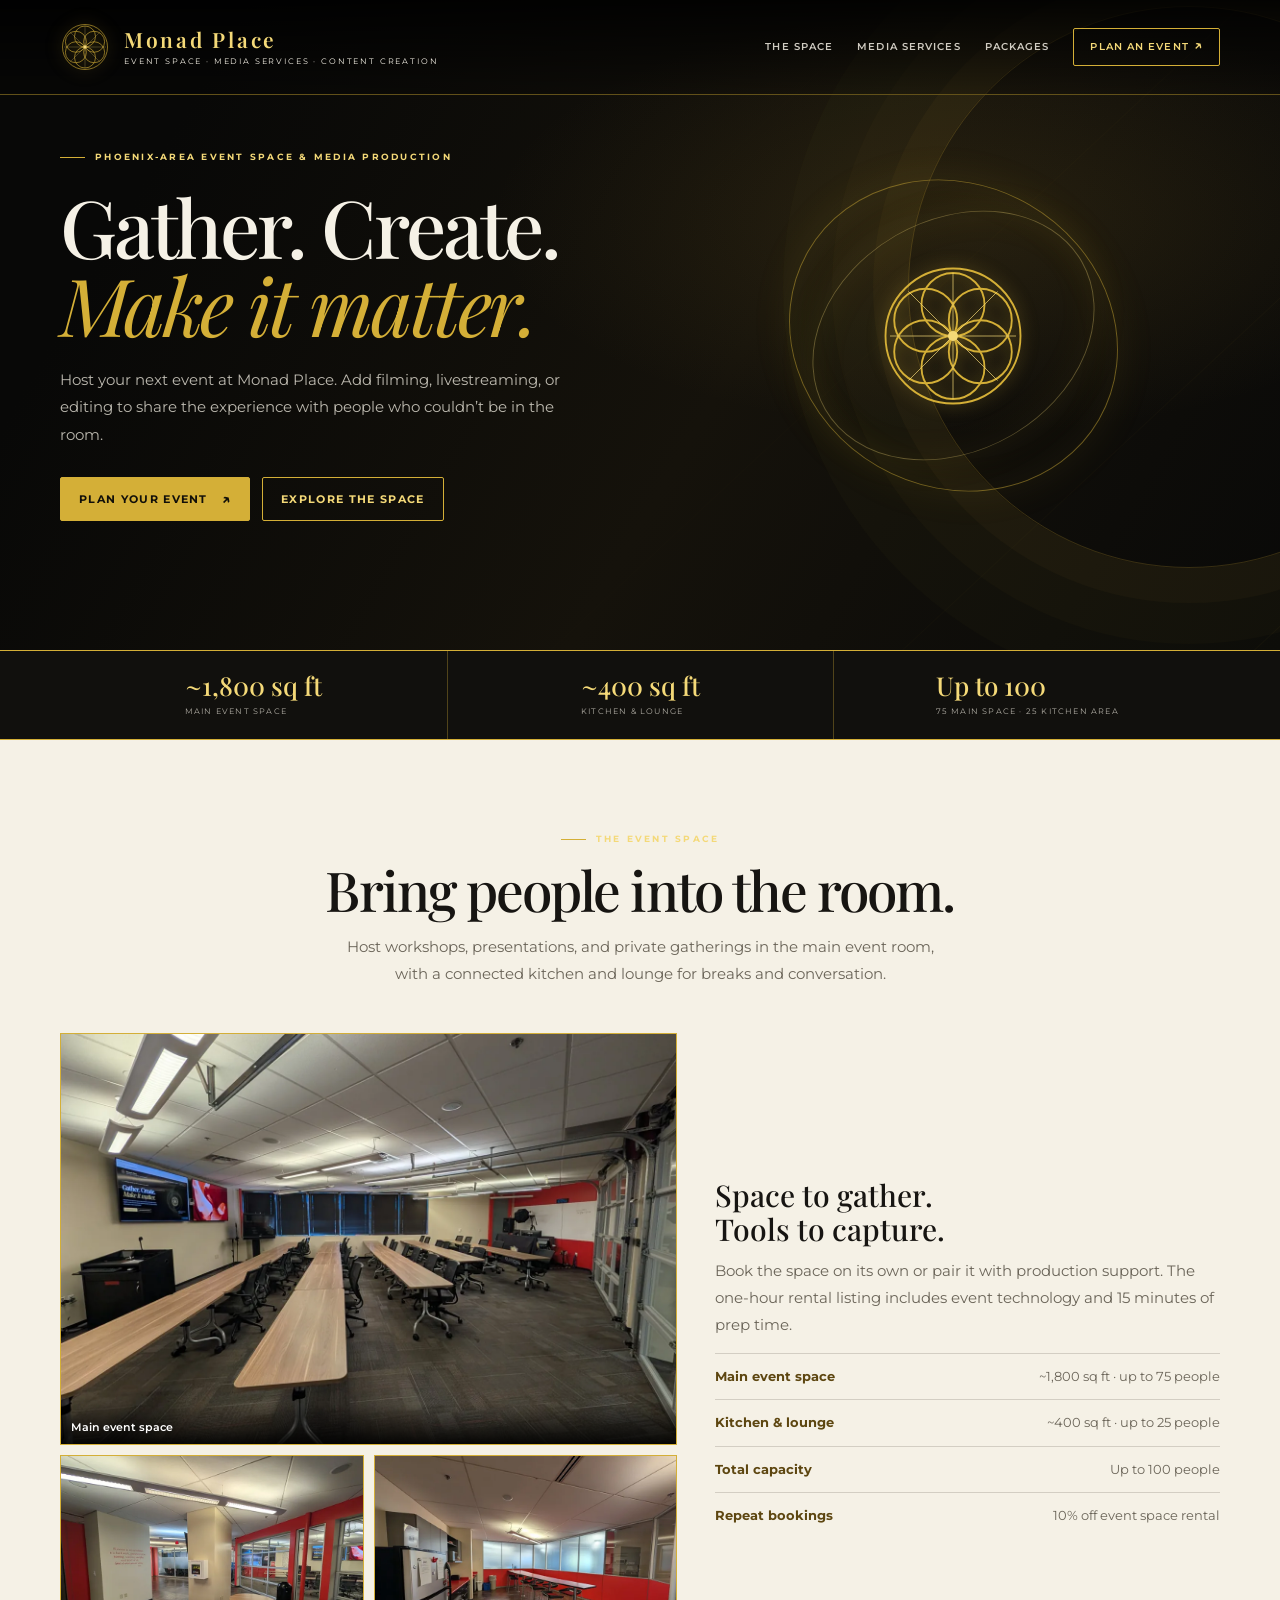
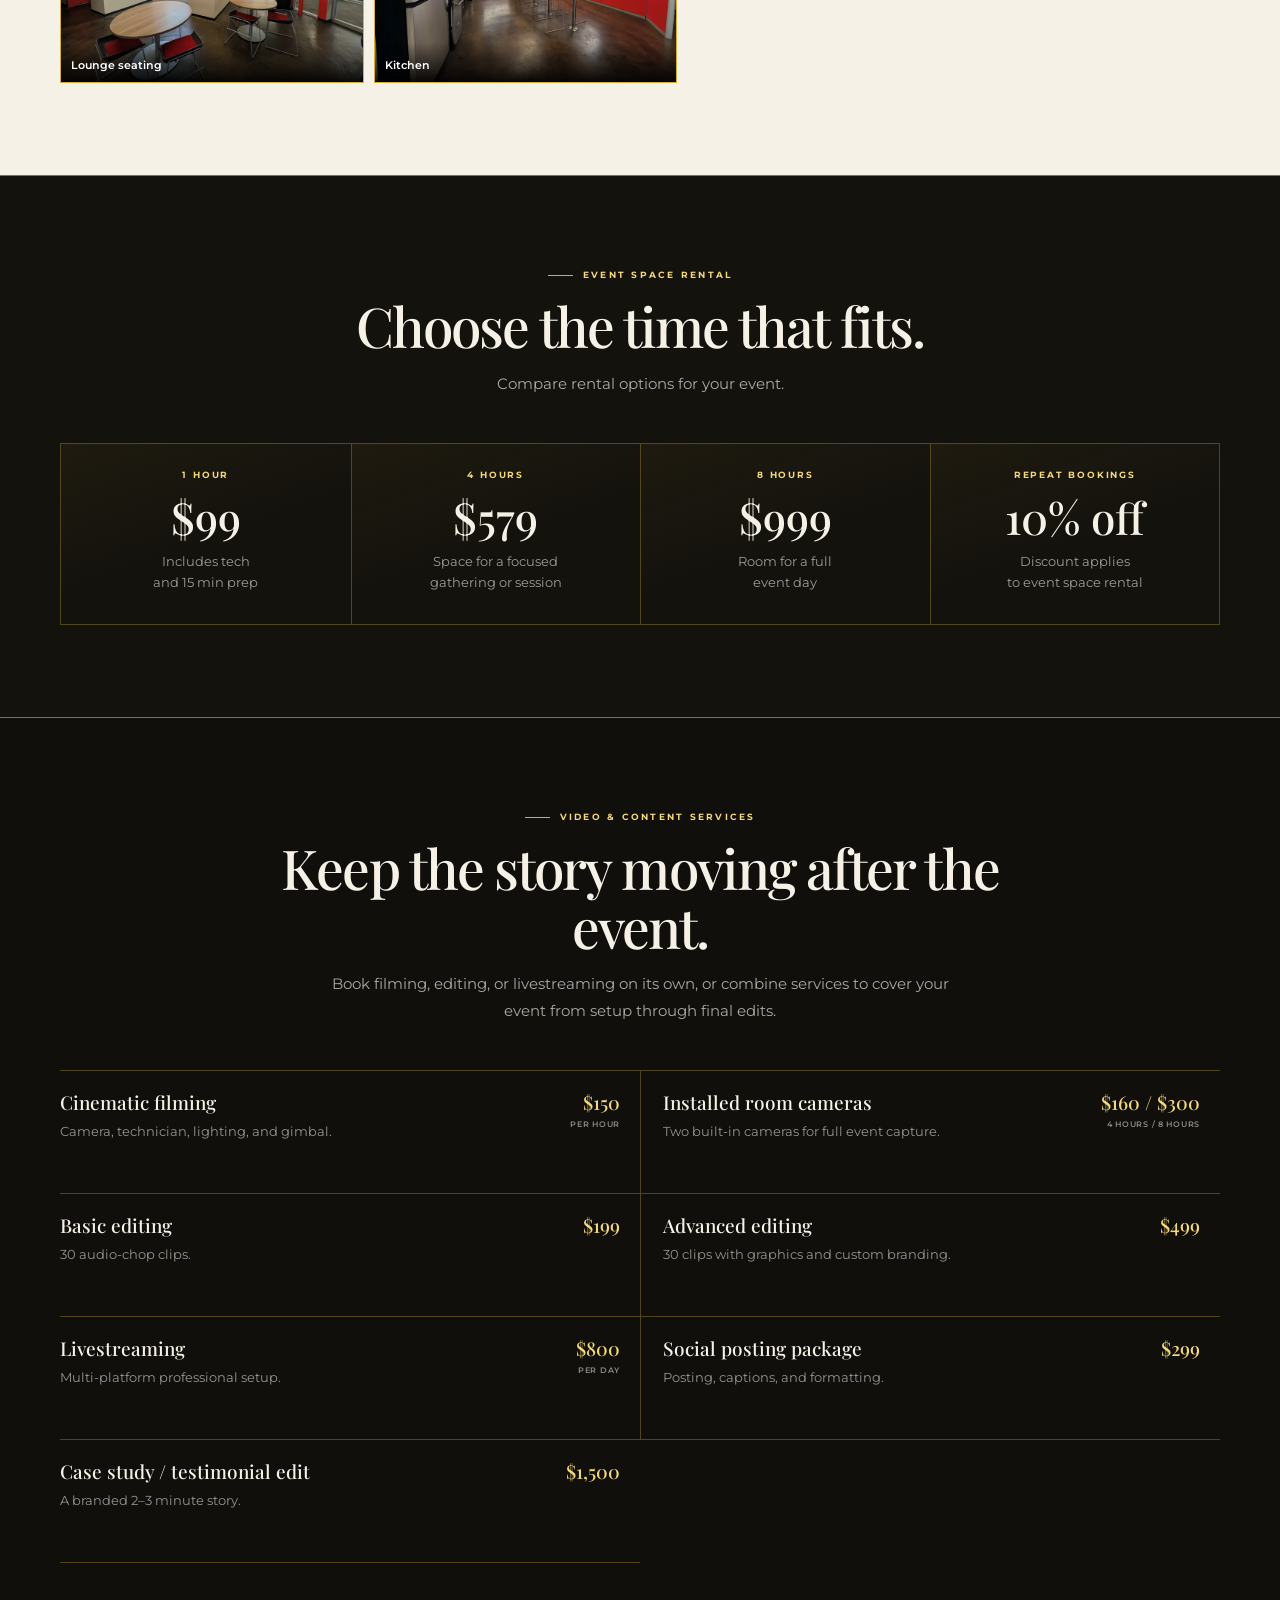
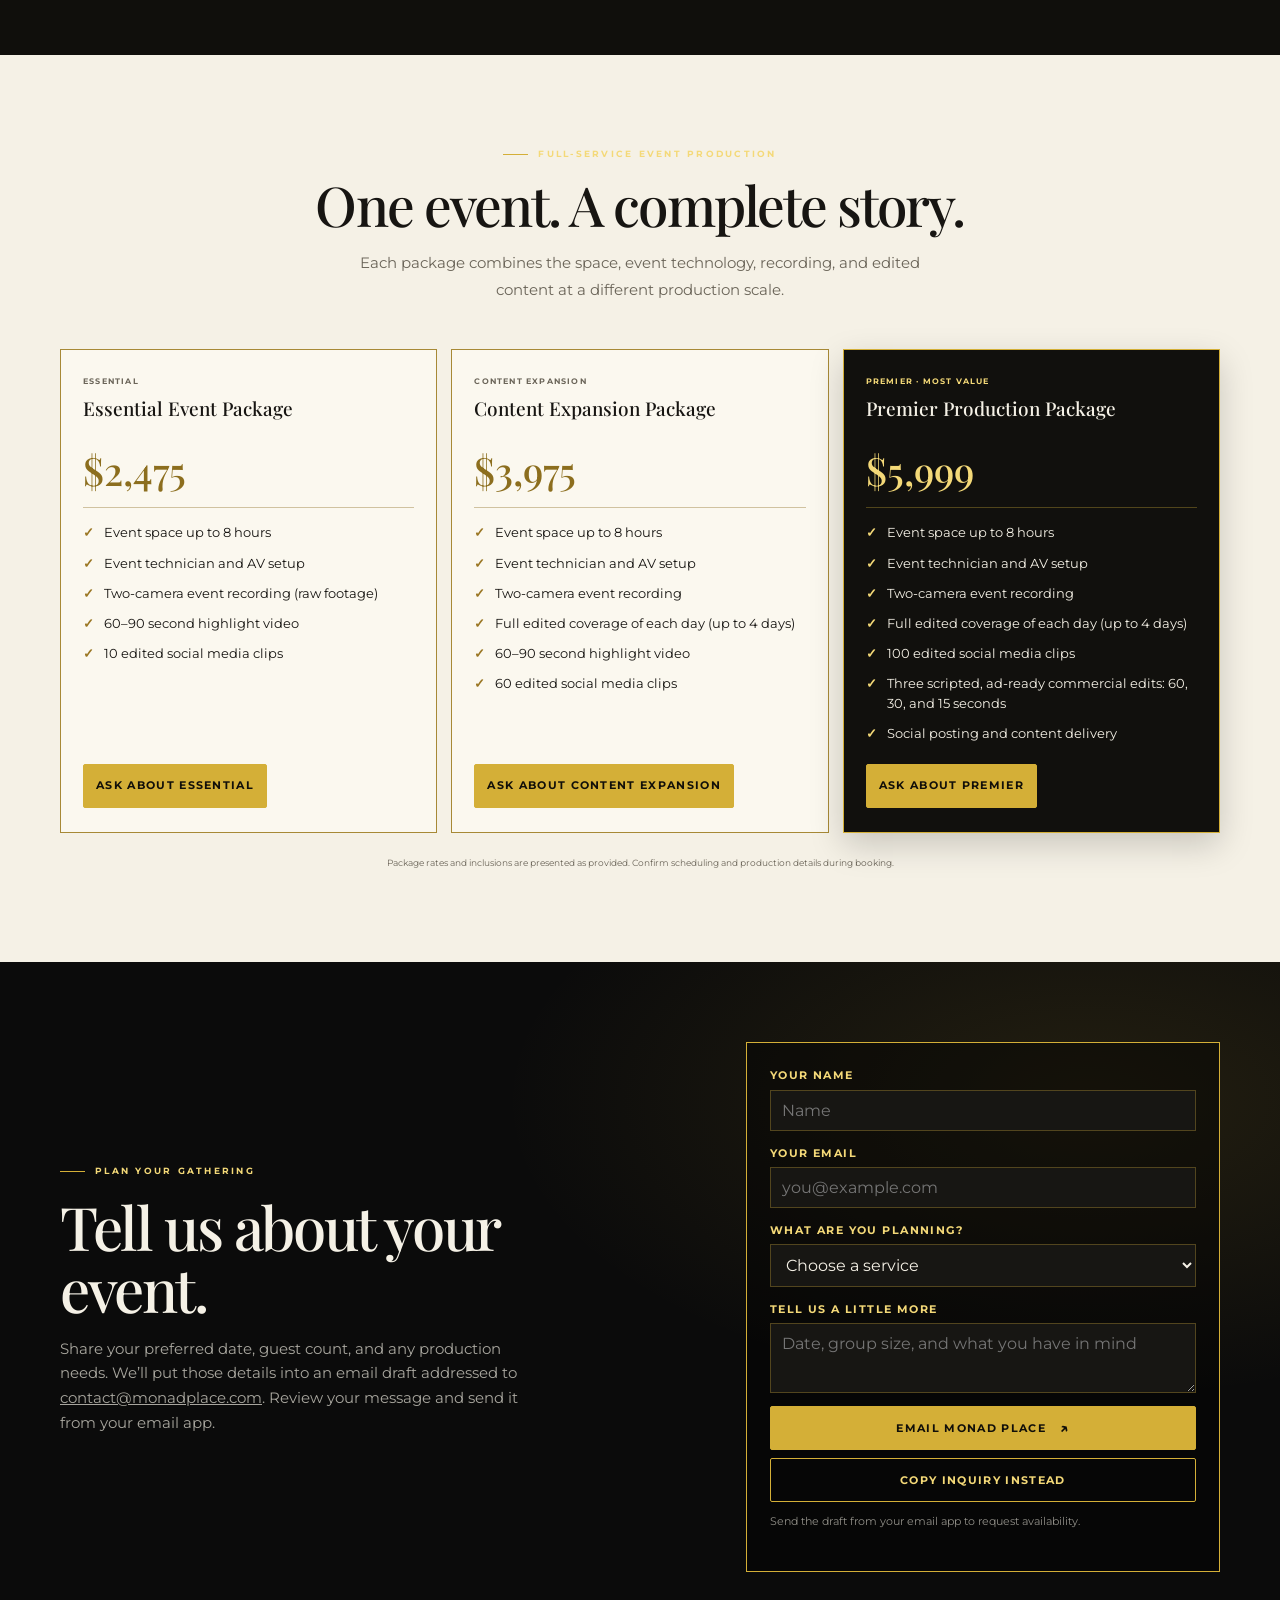
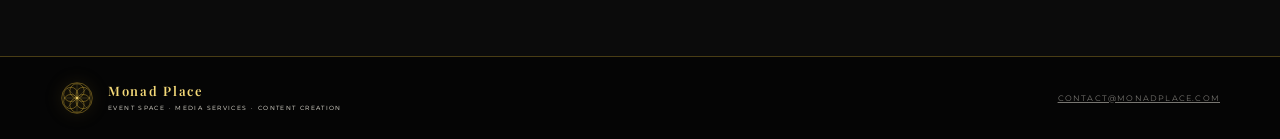
==== index.html @ 4d3da212 "Publish Monad Place marketing homepage with venue photos and search metadata" ====
<!doctype html>
<html lang="en">
<head>
  <meta charset="utf-8">
  <meta name="viewport" content="width=device-width, initial-scale=1">
  <meta name="theme-color" content="#0b0b0b">
  <meta name="description" content="Host your next gathering at Monad Place, a Phoenix-area event venue with on-site filming, livestreaming, and content production.">
  <title>Monad Place | Phoenix-Area Event Space &amp; Media Production</title>
  <link rel="canonical" href="https://monadplace.github.io/Monad-Place/">
  <meta property="og:type" content="website">
  <meta property="og:site_name" content="Monad Place">
  <meta property="og:title" content="Monad Place | Phoenix-Area Event Space &amp; Media Production">
  <meta property="og:description" content="Host your event at Monad Place and add on-site filming, livestreaming, or editing. Explore rental rates and production packages.">
  <meta property="og:url" content="https://monadplace.github.io/Monad-Place/">
  <meta property="og:image" content="https://monadplace.github.io/Monad-Place/assets/monad-event-room.webp">
  <meta property="og:image:alt" content="Main event room at Monad Place with presentation screens and rows of tables">
  <meta name="twitter:card" content="summary_large_image">
  <link rel="preconnect" href="https://fonts.googleapis.com">
  <link rel="preconnect" href="https://fonts.gstatic.com" crossorigin>
  <link href="https://fonts.googleapis.com/css2?family=Montserrat:wght@400;500;600;700&family=Playfair+Display:wght@400;500;600&display=swap" rel="stylesheet">
  <style>
    :root {
      --black: #0b0b0b;
      --ink: #171512;
      --gold: #d4af37;
      --gold-light: #f4d978;
      --gold-dim: #8e7129;
      --stone: #6b6559;
      --ivory: #f5f1e6;
      --line: rgba(212,175,55,.33);
      --display: "Playfair Display", Georgia, serif;
      --body: "Montserrat", Arial, sans-serif;
    }
    * { box-sizing: border-box; }
    html { scroll-behavior: smooth; }
    body { margin: 0; background: var(--black); color: var(--ivory); font: 14px/1.65 var(--body); }
    a { color: inherit; }
    button, input, select, textarea { font: inherit; }
    .wrap { width: min(1160px, calc(100% - 44px)); margin-inline: auto; }
    .site-header { position: absolute; z-index: 10; inset: 0 0 auto; border-bottom: 1px solid rgba(212,175,55,.45); background: linear-gradient(180deg, rgba(0,0,0,.88), rgba(0,0,0,.18)); }
    .header-row { height: 94px; display: flex; align-items: center; justify-content: space-between; gap: 24px; }
    .brand { display: flex; align-items: center; gap: 14px; text-decoration: none; min-width: 0; }
    .brand-icon { display: block; width: 50px; height: 50px; flex: 0 0 auto; filter: drop-shadow(0 0 8px rgba(212,175,55,.54)); }
    .brand-text { display: grid; line-height: 1.2; }
    .brand-name { font: 600 21px/1.1 var(--display); letter-spacing: .13em; color: var(--gold-light); white-space: nowrap; }
    .brand-tag { font-size: 8px; letter-spacing: .23em; color: var(--ivory); text-transform: uppercase; margin-top: 6px; white-space: nowrap; }
    .nav { display: flex; align-items: center; gap: 24px; font-size: 10px; font-weight: 600; letter-spacing: .11em; text-transform: uppercase; }
    .nav a { text-decoration: none; color: rgba(245,241,230,.84); transition: color .18s; }
    .nav a:hover { color: var(--gold-light); }
    .nav .nav-cta { padding: 10px 16px; border: 1px solid var(--gold); border-radius: 2px; color: var(--gold-light); }
    .hero { min-height: 650px; padding: 150px 0 70px; position: relative; isolation: isolate; overflow: hidden; background: radial-gradient(ellipse at 76% 34%, rgba(142,113,41,.17), transparent 35%), linear-gradient(120deg,#080807 15%, #15120b 57%, #090908 100%); }
    .hero::before { content: ""; position: absolute; z-index: -1; inset: 0; opacity: .18; background: repeating-linear-gradient(137deg, transparent 0 130px, rgba(212,175,55,.2) 131px, transparent 132px 240px); mask-image: linear-gradient(110deg, transparent 40%, #000 100%); }
    .hero::after { content: ""; position: absolute; z-index: -1; width: 560px; height: 560px; border: 1px solid rgba(212,175,55,.22); border-radius: 50%; right: -190px; top: 6px; box-shadow: 0 0 0 35px rgba(212,175,55,.035), 0 0 0 76px rgba(212,175,55,.025), 0 0 0 125px rgba(212,175,55,.018); }
    .hero-grid { display: grid; grid-template-columns: minmax(0, 1fr) minmax(0, .93fr); gap: 52px; align-items: center; }
    .eyebrow { display: flex; align-items: center; gap: 10px; font-size: 9px; font-weight: 700; letter-spacing: .25em; color: var(--gold-light); text-transform: uppercase; }
    .eyebrow::before { content: ""; width: 25px; height: 1px; background: var(--gold); }
    h1, h2, h3, p { margin-top: 0; }
    h1 { color: var(--ivory); font: 500 clamp(48px,6.8vw,80px)/.98 var(--display); letter-spacing: -.04em; margin: 22px 0 22px; max-width: 630px; }
    h1 em { color: var(--gold); font-weight: 400; }
    .hero-copy > p { max-width: 520px; color: rgba(245,241,230,.75); font-size: 14px; line-height: 1.85; }
    .hero-actions { display: flex; flex-wrap: wrap; gap: 12px; margin-top: 28px; }
    .button { display: inline-flex; align-items: center; justify-content: center; gap: 13px; border: 1px solid var(--gold); padding: 12px 18px; border-radius: 2px; background: var(--gold); color: #110f09; text-decoration: none; text-transform: uppercase; font-size: 9px; font-weight: 700; letter-spacing: .12em; transition: background .18s, color .18s, transform .18s; }
    .button:hover { background: var(--gold-light); transform: translateY(-2px); }
    .button.secondary { background: transparent; color: var(--gold-light); }
    .button.secondary:hover { color: var(--black); background: var(--gold-light); }
    .arrow { font-size: 15px; line-height: .7; }
    .arrow { display: inline-block; transform: rotate(-45deg); }
    .hero-emblem { position: relative; display: grid; place-items: center; min-height: 370px; }
    .hero-emblem::before, .hero-emblem::after { content: ""; position: absolute; width: min(31vw, 335px); aspect-ratio: 1; border-radius: 50%; border: 1px solid rgba(212,175,55,.48); transform: rotate(30deg) scaleY(.9); box-shadow: 0 0 45px rgba(212,175,55,.08), inset 0 0 45px rgba(212,175,55,.06); }
    .hero-emblem::after { width: min(27vw, 295px); transform: rotate(-30deg) scaleY(.78); border-color: rgba(244,217,120,.33); }
    .hero-emblem .brand-icon { width: min(22vw, 228px); height: auto; z-index: 1; }
    .quick-stats { position: relative; z-index: 2; background: #11100d; border-top: 1px solid var(--gold); border-bottom: 1px solid var(--gold); }
    .stat-row { display: grid; grid-template-columns: repeat(3,1fr); }
    .stat { min-height: 88px; display: flex; align-items: center; justify-content: center; gap: 14px; padding: 16px; }
    .stat + .stat { border-left: 1px solid var(--line); }
    .stat strong { display: block; font: 500 26px/1.05 var(--display); color: var(--gold-light); }
    .stat span { display: block; margin-top: 5px; color: rgba(245,241,230,.7); font-size: 8px; letter-spacing: .15em; text-transform: uppercase; }
    .section { padding: 92px 0; }
    .section-light { background: var(--ivory); color: var(--ink); }
    .section-dark { background: var(--black); }
    .section-heading { text-align: center; max-width: 730px; margin: 0 auto 46px; }
    .section-heading .eyebrow { justify-content: center; }
    .section-heading h2 { font: 500 clamp(35px,4.8vw,55px)/1.08 var(--display); letter-spacing: -.035em; margin: 13px 0 14px; }
    .section-heading p { margin: 0 auto; max-width: 620px; color: var(--stone); font-size: 12px; line-height: 1.8; }
    .section-dark .section-heading p, .rental .section-heading p, .services .section-heading p { color: rgba(245,241,230,.68); }
    .space-layout { display: grid; grid-template-columns: 1.1fr .9fr; gap: 38px; align-items: stretch; }
    .room-gallery { display: grid; grid-template-columns: repeat(2, minmax(0, 1fr)); gap: 10px; min-width: 0; }
    .room-photo { margin: 0; position: relative; overflow: hidden; background: #211c13; border: 1px solid var(--gold); }
    .room-photo-main { grid-column: 1 / -1; }
    .room-photo img { display: block; width: 100%; height: auto; aspect-ratio: 4 / 3; object-fit: cover; }
    .room-photo-main img { aspect-ratio: 3 / 2; }
    .room-photo figcaption { position: absolute; inset: auto 0 0; padding: 14px 10px 8px; color: white; background: linear-gradient(transparent, rgba(0,0,0,.91)); font-size: 11px; font-weight: 600; }
    .room-details { display: flex; flex-direction: column; justify-content: center; }
    .room-details h3 { font: 500 30px/1.15 var(--display); margin-bottom: 10px; }
    .room-details > p { color: var(--stone); font-size: 11px; line-height: 1.8; }
    .room-line { display: flex; justify-content: space-between; gap: 15px; padding: 12px 0; border-top: 1px solid rgba(107,101,89,.25); font-size: 10px; }
    .room-line strong { color: #5d4610; font-weight: 700; }
    .room-line span { color: var(--stone); text-align: right; }
    .rental { background: #14120d; border-top: 1px solid var(--gold-dim); border-bottom: 1px solid var(--gold-dim); }
    .price-grid { display: grid; grid-template-columns: repeat(4,1fr); border: 1px solid var(--line); }
    .price-card { padding: 24px 22px 23px; text-align: center; min-height: 180px; background: linear-gradient(160deg,rgba(212,175,55,.055),transparent 54%); }
    .price-card + .price-card { border-left: 1px solid var(--line); }
    .price-card .duration { display: block; color: var(--gold-light); font-size: 9px; font-weight: 700; letter-spacing: .2em; text-transform: uppercase; }
    .price-card strong { display: block; color: var(--ivory); font: 500 44px/1.2 var(--display); margin: 8px 0 8px; }
    .price-card p { margin: 0; color: rgba(245,241,230,.62); font-size: 9px; line-height: 1.6; }
    .repeat-note { margin: 18px 0 0; text-align: center; color: var(--gold-light); font-size: 9px; font-weight: 600; letter-spacing: .12em; text-transform: uppercase; }
    .services { background: #100f0c; }
    .service-grid { display: grid; grid-template-columns: repeat(2,1fr); border-top: 1px solid var(--line); }
    .service { padding: 20px 20px 20px 0; min-height: 123px; display: grid; grid-template-columns: 1fr auto; gap: 14px; align-items: start; border-bottom: 1px solid var(--line); }
    .service:nth-child(even) { padding-left: 22px; border-left: 1px solid var(--line); }
    .service h3 { font: 500 19px/1.25 var(--display); margin: 0 0 6px; color: var(--ivory); }
    .service p { color: rgba(245,241,230,.59); font-size: 9px; line-height: 1.6; margin: 0; max-width: 360px; }
    .service-price { color: var(--gold-light); font: 500 19px/1.2 var(--display); text-align: right; white-space: nowrap; }
    .service-price small { display: block; margin-top: 5px; color: rgba(245,241,230,.55); font: 600 8px var(--body); letter-spacing: .09em; text-transform: uppercase; }
    .packages { background: var(--ivory); color: var(--ink); }
    .package-grid { display: grid; grid-template-columns: repeat(3,1fr); gap: 14px; align-items: stretch; }
    .package { position: relative; padding: 25px 22px 24px; border: 1px solid #a78936; background: #fbf8ef; display: flex; flex-direction: column; min-height: 430px; }
    .package.featured { background: #11100d; color: var(--ivory); border: 1px solid var(--gold); box-shadow: 0 12px 32px rgba(0,0,0,.18); }
    .package-label { min-height: 22px; color: var(--stone); font-size: 8px; font-weight: 700; letter-spacing: .15em; text-transform: uppercase; }
    .package.featured .package-label { color: var(--gold-light); }
    .package h3 { min-height: 46px; font: 500 19px/1.2 var(--display); margin: 0 0 5px; }
    .package-price { font: 500 39px/1.15 var(--display); color: #8c6e1e; padding-bottom: 15px; border-bottom: 1px solid rgba(142,113,41,.4); }
    .package.featured .package-price { color: var(--gold-light); border-color: var(--line); }
    .package ul { list-style: none; margin: 14px 0 0; padding: 0; display: grid; gap: 10px; font-size: 9px; line-height: 1.55; }
    .package li { display: grid; grid-template-columns: 14px 1fr; gap: 7px; }
    .package li::before { content: "✓"; color: #9a7623; font-weight: 700; }
    .package.featured li::before { color: var(--gold-light); }
    .package .button { margin-top: auto; align-self: flex-start; padding: 10px 12px; font-size: 8px; }
    .package-note { text-align: center; color: var(--stone); font-size: 9px; margin: 23px 0 0; }
    .closing { position: relative; overflow: hidden; background: radial-gradient(ellipse at 85% 20%,rgba(212,175,55,.12),transparent 38%),#0b0b0b; padding: 80px 0 84px; }
    .closing-grid { display: grid; grid-template-columns: 1fr .8fr; gap: 8%; align-items: center; }
    .closing h2 { max-width: 560px; font: 500 clamp(40px,5vw,60px)/1.03 var(--display); letter-spacing: -.04em; margin: 17px 0; }
    .closing-copy { color: rgba(245,241,230,.67); max-width: 470px; font-size: 11px; }
    .contact-card { border: 1px solid var(--gold); background: rgba(0,0,0,.42); padding: 23px; }
    .contact-card label { display: block; color: var(--gold-light); font-size: 8px; font-weight: 700; letter-spacing: .13em; text-transform: uppercase; margin-bottom: 13px; }
    .contact-card input, .contact-card select, .contact-card textarea { width: 100%; display: block; margin-top: 5px; padding: 10px 11px; background: #171613; color: var(--ivory); border: 1px solid rgba(212,175,55,.31); border-radius: 0; outline: none; font: 16px var(--body); }
    .contact-card input:focus, .contact-card select:focus, .contact-card textarea:focus { border-color: var(--gold-light); }
    .contact-card textarea { min-height: 70px; resize: vertical; }
    .contact-card .button { width: 100%; cursor: pointer; }
    .contact-card .button + .button { margin-top: 8px; }
    .contact-note { min-height: 35px; margin: 11px 0 0; color: rgba(245,241,230,.58); font-size: 8px; line-height: 1.55; }
    .footer { padding: 24px 0; background: #050505; border-top: 1px solid var(--line); }
    .footer-row { display: flex; align-items: center; justify-content: space-between; gap: 20px; }
    .footer .brand-icon { width: 34px; height: 34px; }
    .footer .brand-name { font-size: 13px; }
    .footer .brand-tag { font-size: 6px; }
    .footer-note { margin: 0; color: rgba(245,241,230,.48); font-size: 8px; letter-spacing: .15em; text-align: right; text-transform: uppercase; }
    .sr-only { position: absolute; width: 1px; height: 1px; padding: 0; margin: -1px; overflow: hidden; clip: rect(0,0,0,0); white-space: nowrap; border: 0; }
    :focus-visible { outline: 2px solid var(--gold-light); outline-offset: 3px; }
    .skip-link { position: absolute; z-index: 20; top: 12px; left: 12px; padding: 10px 14px; background: var(--ivory); color: var(--ink); transform: translateY(-150%); }
    .skip-link:focus { transform: translateY(0); }
    .hero-copy > p, .section-heading p, .room-details > p, .closing-copy { font-size: 15px; }
    .room-line, .service p, .package ul, .price-card p { font-size: 13px; }
    .button { min-height: 44px; font-size: 11px; text-align: center; }
    .package .button, .contact-card label, .contact-note { font-size: 11px; }
    .package ul { margin-bottom: 20px; }
    @media (max-width: 900px) {
      .nav { gap: 13px; font-size: 8px; }
      .hero-grid { gap: 25px; }
      .hero-emblem { min-height: 300px; }
      .space-layout { gap: 24px; }
      .price-card { padding-inline: 14px; }
      .package { padding-inline: 16px; }
    }
    @media (max-width: 680px) {
      .wrap { width: min(100% - 32px, 500px); }
      .header-row { height: 78px; gap: 10px; }
      .brand-icon { width: 39px; height: 39px; }
      .brand-name { font-size: 16px; }
      .brand-tag { font-size: 7px; letter-spacing: .1em; white-space: normal; }
      .nav a:not(.nav-cta) { display: none; }
      .nav .nav-cta { display: inline-flex; align-items: center; gap: 5px; min-height: 44px; padding: 8px; font-size: 9px; white-space: nowrap; }
      .hero { min-height: auto; padding: 125px 0 49px; }
      .hero-grid { grid-template-columns: 1fr; gap: 8px; }
      h1 { font-size: clamp(47px,13vw,68px); }
      .hero-emblem { min-height: 260px; }
      .hero-emblem::before { width: 245px; }
      .hero-emblem::after { width: 215px; }
      .hero-emblem .brand-icon { width: 175px; }
      .stat-row { grid-template-columns: 1fr; }
      .stat { min-height: 67px; justify-content: flex-start; padding: 12px 20px; }
      .stat + .stat { border-left: 0; border-top: 1px solid var(--line); }
      .stat strong { font-size: 22px; }
      .stat span { font-size: 7px; }
      .section { padding: 68px 0; }
      .section-heading { margin-bottom: 32px; }
      .section-heading h2 { font-size: 38px; }
      .space-layout, .closing-grid { grid-template-columns: 1fr; }
      .room-details h3 { margin-top: 6px; }
      .price-grid { grid-template-columns: repeat(2,1fr); }
      .price-card { min-height: 145px; padding: 19px 12px; }
      .price-card + .price-card { border-left: 0; }
      .price-card:nth-child(even) { border-left: 1px solid var(--line); }
      .price-card:nth-child(n+3) { border-top: 1px solid var(--line); }
      .price-card strong { font-size: 36px; }
      .service-grid { grid-template-columns: 1fr; }
      .service, .service:nth-child(even) { padding: 16px 0; border-left: 0; }
      .service h3 { font-size: 18px; }
      .package-grid { grid-template-columns: 1fr; }
      .package { min-height: 0; padding: 22px; }
      .package h3 { min-height: 0; }
      .package .button { margin-top: 22px; }
      .closing { padding: 67px 0; }
      .contact-card { padding: 18px; }
      .footer-row { align-items: flex-start; flex-direction: column; }
      .footer-note { text-align: left; }
    }
    @media (prefers-reduced-motion: reduce) { html { scroll-behavior: auto; } *, *::before, *::after { transition-duration: .01ms !important; } }
  </style>
</head>
<body>
  <a class="skip-link" href="#main-content">Skip to content</a>
  <svg class="sr-only" aria-hidden="true" xmlns="http://www.w3.org/2000/svg">
    <symbol id="monad-flower" viewBox="0 0 100 100">
      <g fill="none" stroke="#d4af37" stroke-width="1.25">
        <circle cx="50" cy="50" r="45"/><circle cx="50" cy="29" r="21"/><circle cx="68.2" cy="39.5" r="21"/><circle cx="68.2" cy="60.5" r="21"/><circle cx="50" cy="71" r="21"/><circle cx="31.8" cy="60.5" r="21"/><circle cx="31.8" cy="39.5" r="21"/>
        <circle cx="50" cy="50" r="2.7" fill="#f4d978" stroke="#f4d978"/>
      </g>
      <path d="M50 8v84M8 50h84M20.3 20.3l59.4 59.4M79.7 20.3 20.3 79.7" fill="none" stroke="#f4d978" stroke-width=".65" opacity=".72"/>
    </symbol>
  </svg>
  <header class="site-header">
    <div class="wrap header-row">
      <a class="brand" href="#home" aria-label="Monad Place home">
        <svg class="brand-icon" aria-hidden="true"><use href="#monad-flower"/></svg>
        <span class="brand-text"><span class="brand-name">Monad Place</span><span class="brand-tag">Event Space · Media Services · Content Creation</span></span>
      </a>
      <nav class="nav" aria-label="Main navigation">
        <a href="#space">The Space</a><a href="#services">Media Services</a><a href="#packages">Packages</a><a class="nav-cta" href="#inquiry">Plan an Event <span class="arrow" aria-hidden="true">&rarr;</span></a>
      </nav>
    </div>
  </header>
  <main id="main-content">
    <section class="hero" id="home" aria-labelledby="hero-title">
      <div class="wrap hero-grid">
        <div class="hero-copy">
          <div class="eyebrow">Phoenix-area event space &amp; media production</div>
          <h1 id="hero-title">Gather. Create. <em>Make it matter.</em></h1>
          <p>Host your next event at Monad Place. Add filming, livestreaming, or editing to share the experience with people who couldn’t be in the room.</p>
          <div class="hero-actions"><a class="button" href="#inquiry">Plan your event <span class="arrow" aria-hidden="true">&rarr;</span></a><a class="button secondary" href="#space">Explore the space</a></div>
        </div>
        <div class="hero-emblem" role="img" aria-label="Monad Place flower emblem in gold"><svg class="brand-icon" aria-hidden="true"><use href="#monad-flower"/></svg></div>
      </div>
    </section>
    <section class="quick-stats" aria-label="Venue overview">
      <div class="wrap stat-row">
        <div class="stat"><div><strong>~1,800 sq ft</strong><span>Main event space</span></div></div>
        <div class="stat"><div><strong>~400 sq ft</strong><span>Kitchen & lounge</span></div></div>
        <div class="stat"><div><strong>Up to 100</strong><span>75 main space · 25 kitchen area</span></div></div>
      </div>
    </section>
    <section class="section section-light" id="space" aria-labelledby="space-title">
      <div class="wrap">
        <div class="section-heading"><div class="eyebrow">The event space</div><h2 id="space-title">Bring people into the room.</h2><p>Host workshops, presentations, and private gatherings in the main event room, with a connected kitchen and lounge for breaks and conversation.</p></div>
        <div class="space-layout">
          <div class="room-gallery">
          <figure class="room-photo room-photo-main">
            <img src="assets/monad-event-room.webp" width="1280" height="964" loading="lazy" decoding="async" alt="Rows of tables and chairs facing presentation screens in the main event room">
            <figcaption>Main event space</figcaption>
          </figure>
          <figure class="room-photo">
            <img src="assets/monad-lounge.webp" width="800" height="602" loading="lazy" decoding="async" alt="Round tables and seating beside the glass-walled event room">
            <figcaption>Lounge seating</figcaption>
          </figure>
          <figure class="room-photo">
            <img src="assets/monad-kitchen.webp" width="800" height="602" loading="lazy" decoding="async" alt="Kitchen with a long counter and bar seating">
            <figcaption>Kitchen</figcaption>
          </figure>
          </div>
          <div class="room-details">
            <h3>Space to gather.<br>Tools to capture.</h3>
            <p>Book the space on its own or pair it with production support. The one-hour rental listing includes event technology and 15 minutes of prep time.</p>
            <div class="room-line"><strong>Main event space</strong><span>~1,800 sq ft · up to 75 people</span></div>
            <div class="room-line"><strong>Kitchen & lounge</strong><span>~400 sq ft · up to 25 people</span></div>
            <div class="room-line"><strong>Total capacity</strong><span>Up to 100 people</span></div>
            <div class="room-line"><strong>Repeat bookings</strong><span>10% off event space rental</span></div>
          </div>
        </div>
      </div>
    </section>
    <section class="section rental" id="rental" aria-labelledby="rental-title">
      <div class="wrap">
        <div class="section-heading"><div class="eyebrow">Event space rental</div><h2 id="rental-title">Choose the time that fits.</h2><p>Compare rental options for your event.</p></div>
        <div class="price-grid">
          <article class="price-card"><span class="duration">1 hour</span><strong>$99</strong><p>Includes tech<br>and 15 min prep</p></article>
          <article class="price-card"><span class="duration">4 hours</span><strong>$579</strong><p>Space for a focused<br>gathering or session</p></article>
          <article class="price-card"><span class="duration">8 hours</span><strong>$999</strong><p>Room for a full<br>event day</p></article>
          <article class="price-card"><span class="duration">Repeat bookings</span><strong>10% off</strong><p>Discount applies<br>to event space rental</p></article>
        </div>
      </div>
    </section>
    <section class="section services" id="services" aria-labelledby="services-title">
      <div class="wrap">
        <div class="section-heading"><div class="eyebrow">Video & content services</div><h2 id="services-title">Keep the story moving after the event.</h2><p>Book filming, editing, or livestreaming on its own, or combine services to cover your event from setup through final edits.</p></div>
        <div class="service-grid">
          <article class="service"><div><h3>Cinematic filming</h3><p>Camera, technician, lighting, and gimbal.</p></div><div class="service-price">$150<small>per hour</small></div></article>
          <article class="service"><div><h3>Installed room cameras</h3><p>Two built-in cameras for full event capture.</p></div><div class="service-price">$160 / $300<small>4 hours / 8 hours</small></div></article>
          <article class="service"><div><h3>Basic editing</h3><p>30 audio-chop clips.</p></div><div class="service-price">$199</div></article>
          <article class="service"><div><h3>Advanced editing</h3><p>30 clips with graphics and custom branding.</p></div><div class="service-price">$499</div></article>
          <article class="service"><div><h3>Livestreaming</h3><p>Multi-platform professional setup.</p></div><div class="service-price">$800<small>per day</small></div></article>
          <article class="service"><div><h3>Social posting package</h3><p>Posting, captions, and formatting.</p></div><div class="service-price">$299</div></article>
          <article class="service"><div><h3>Case study / testimonial edit</h3><p>A branded 2–3 minute story.</p></div><div class="service-price">$1,500</div></article>
        </div>
      </div>
    </section>
    <section class="section packages" id="packages" aria-labelledby="packages-title">
      <div class="wrap">
        <div class="section-heading"><div class="eyebrow">Full-service event production</div><h2 id="packages-title">One event. A complete story.</h2><p>Each package combines the space, event technology, recording, and edited content at a different production scale.</p></div>
        <div class="package-grid">
          <article class="package">
            <div class="package-label">Essential</div><h3>Essential Event Package</h3><div class="package-price">$2,475</div>
            <ul><li>Event space up to 8 hours</li><li>Event technician and AV setup</li><li>Two-camera event recording (raw footage)</li><li>60–90 second highlight video</li><li>10 edited social media clips</li></ul>
            <a class="button" href="#inquiry">Ask about Essential</a>
          </article>
          <article class="package">
            <div class="package-label">Content expansion</div><h3>Content Expansion Package</h3><div class="package-price">$3,975</div>
            <ul><li>Event space up to 8 hours</li><li>Event technician and AV setup</li><li>Two-camera event recording</li><li>Full edited coverage of each day (up to 4 days)</li><li>60–90 second highlight video</li><li>60 edited social media clips</li></ul>
            <a class="button" href="#inquiry">Ask about Content Expansion</a>
          </article>
          <article class="package featured">
            <div class="package-label">Premier · Most value</div><h3>Premier Production Package</h3><div class="package-price">$5,999</div>
            <ul><li>Event space up to 8 hours</li><li>Event technician and AV setup</li><li>Two-camera event recording</li><li>Full edited coverage of each day (up to 4 days)</li><li>100 edited social media clips</li><li>Three scripted, ad-ready commercial edits: 60, 30, and 15 seconds</li><li>Social posting and content delivery</li></ul>
            <a class="button" href="#inquiry">Ask about Premier</a>
          </article>
        </div>
        <p class="package-note">Package rates and inclusions are presented as provided. Confirm scheduling and production details during booking.</p>
      </div>
    </section>
    <section class="closing" id="inquiry" aria-labelledby="inquiry-title">
      <div class="wrap closing-grid">
        <div><div class="eyebrow">Plan your gathering</div><h2 id="inquiry-title">Tell us about your event.</h2><p class="closing-copy">Share your preferred date, guest count, and any production needs. We’ll put those details into an email draft addressed to <a href="mailto:contact@monadplace.com">contact@monadplace.com</a>. Review your message and send it from your email app.</p></div>
        <form class="contact-card" id="inquiry-form">
          <label>Your name<input name="name" autocomplete="name" required placeholder="Name"></label>
          <label>Your email<input name="email" type="email" autocomplete="email" required placeholder="you@example.com"></label>
          <label>What are you planning?
            <select name="request" required><option value="" disabled selected>Choose a service</option><option>Event space rental</option><option>Video or media service</option><option>Full-service production package</option><option>Not sure yet</option></select>
          </label>
          <label>Tell us a little more<textarea name="details" required placeholder="Date, group size, and what you have in mind"></textarea></label>
          <button class="button" type="submit">Email Monad Place <span class="arrow" aria-hidden="true">&rarr;</span></button>
          <button class="button secondary" id="copy-inquiry" type="button">Copy inquiry instead</button>
          <p class="contact-note" id="contact-note" aria-live="polite">Send the draft from your email app to request availability.</p>
        </form>
      </div>
    </section>
  </main>
  <footer class="footer">
    <div class="wrap footer-row">
      <a class="brand" href="#home" aria-label="Monad Place home"><svg class="brand-icon" aria-hidden="true"><use href="#monad-flower"/></svg><span class="brand-text"><span class="brand-name">Monad Place</span><span class="brand-tag">Event Space · Media Services · Content Creation</span></span></a>
      <p class="footer-note"><a href="mailto:contact@monadplace.com">contact@monadplace.com</a></p>
    </div>
  </footer>
  <script>
    const form = document.querySelector('#inquiry-form');
    const note = document.querySelector('#contact-note');
    const copyButton = document.querySelector('#copy-inquiry');
    function inquiryDraft() {
      const values = new FormData(form);
      return `Monad Place inquiry\n\nName: ${values.get('name')}\nEmail: ${values.get('email')}\nService: ${values.get('request')}\n\nDetails:\n${values.get('details')}`;
    }
    form.addEventListener('submit', (event) => {
      event.preventDefault();
      if (!form.reportValidity()) return;
      const subject = 'Monad Place inquiry — ' + new FormData(form).get('request');
      const mailto = `mailto:contact@monadplace.com?subject=${encodeURIComponent(subject)}&body=${encodeURIComponent(inquiryDraft())}`;
      note.textContent = 'Your email app should open with the inquiry addressed to contact@monadplace.com. Review it and send when ready.';
      window.location.href = mailto;
    });
    copyButton.addEventListener('click', async () => {
      if (!form.reportValidity()) return;
      try {
        await navigator.clipboard.writeText(inquiryDraft());
        note.textContent = 'Inquiry copied. Paste it into a message to contact@monadplace.com.';
      } catch {
        note.textContent = 'This browser could not copy the inquiry. Please copy your notes manually.';
      }
    });
  </script>
</body>
</html>
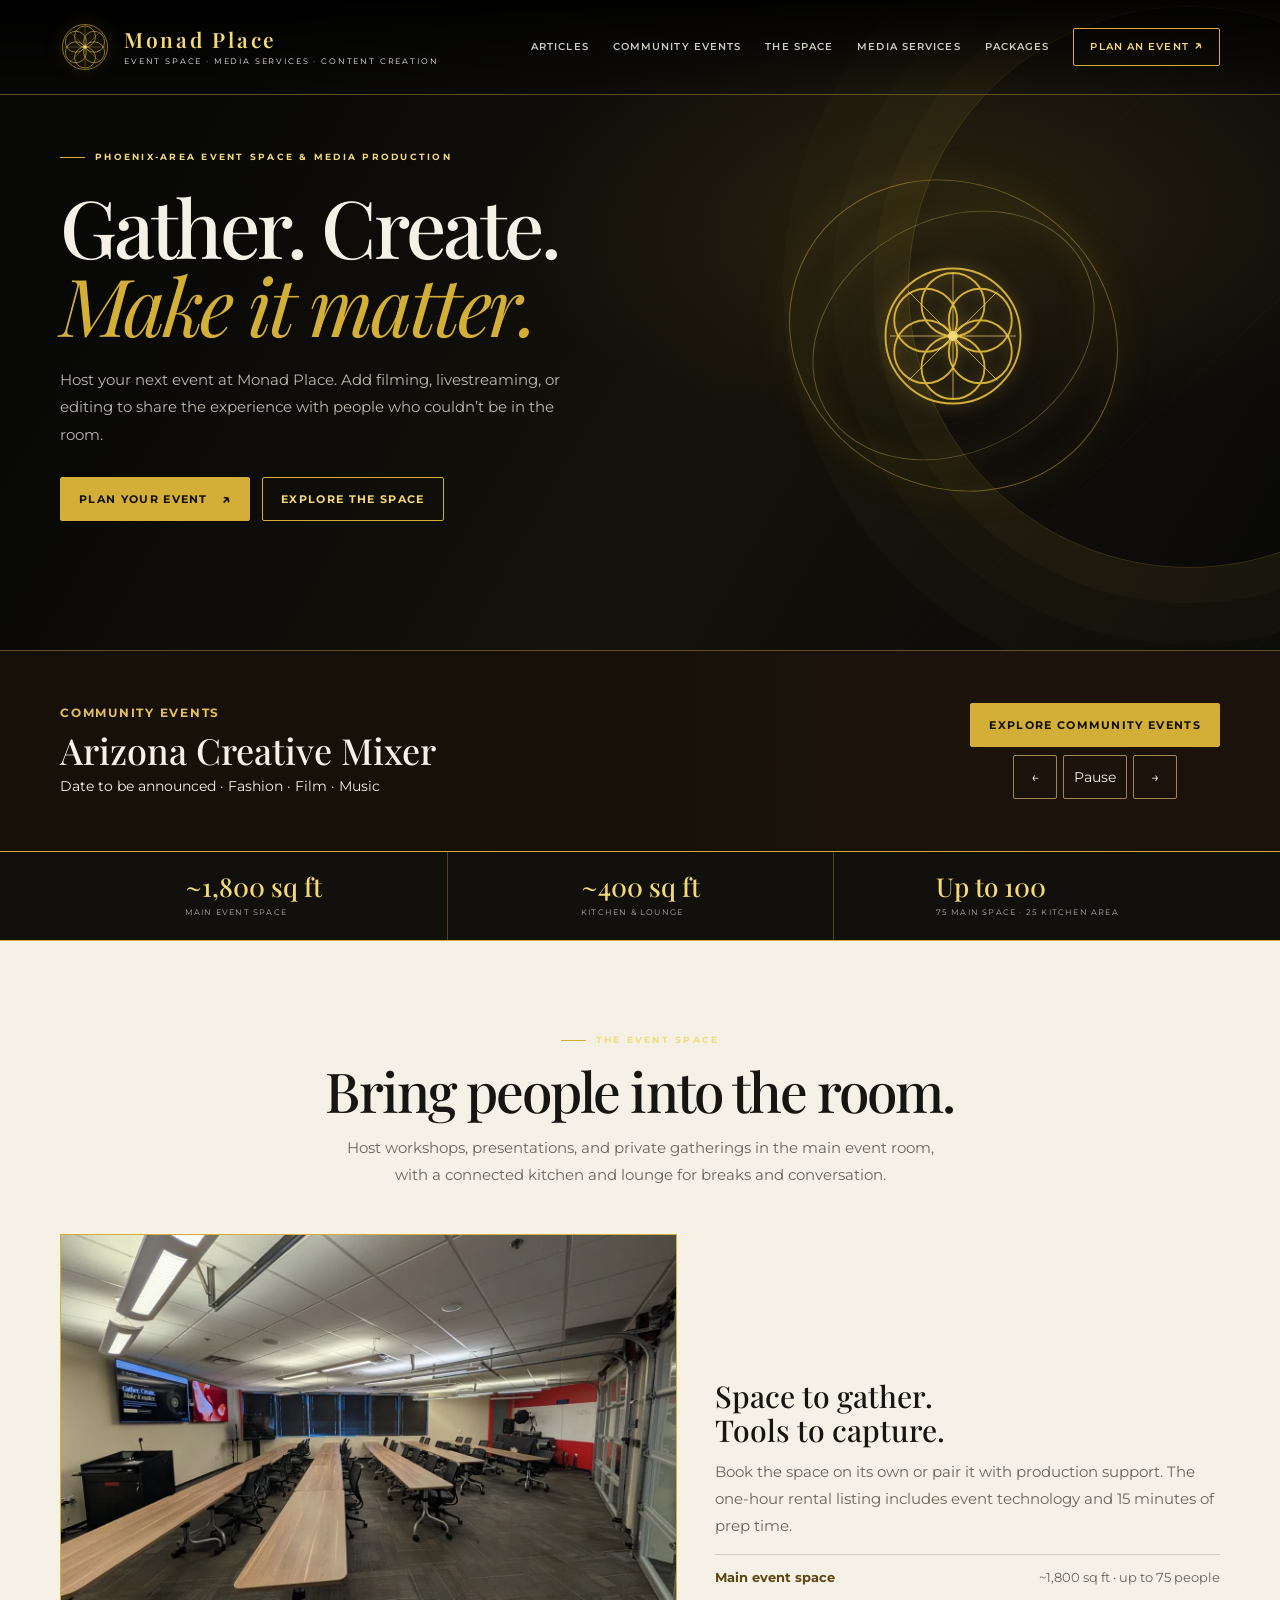
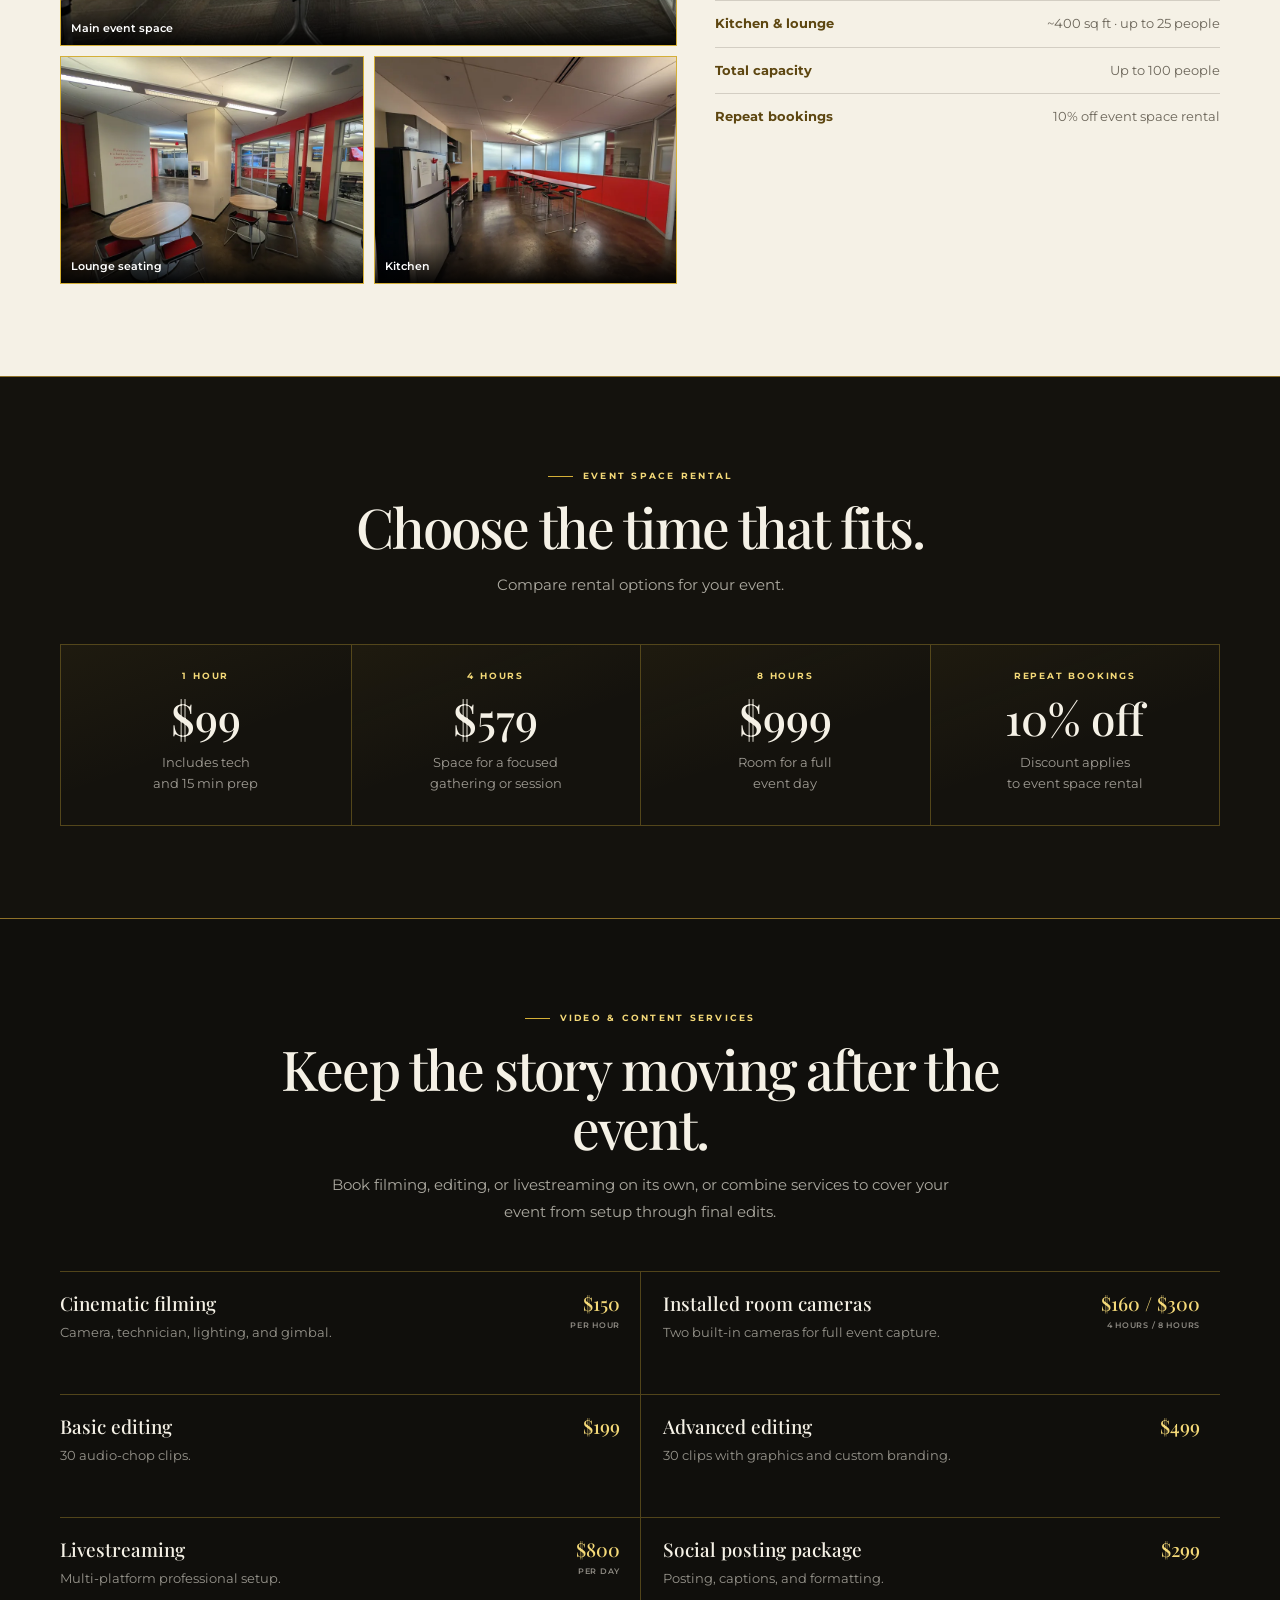
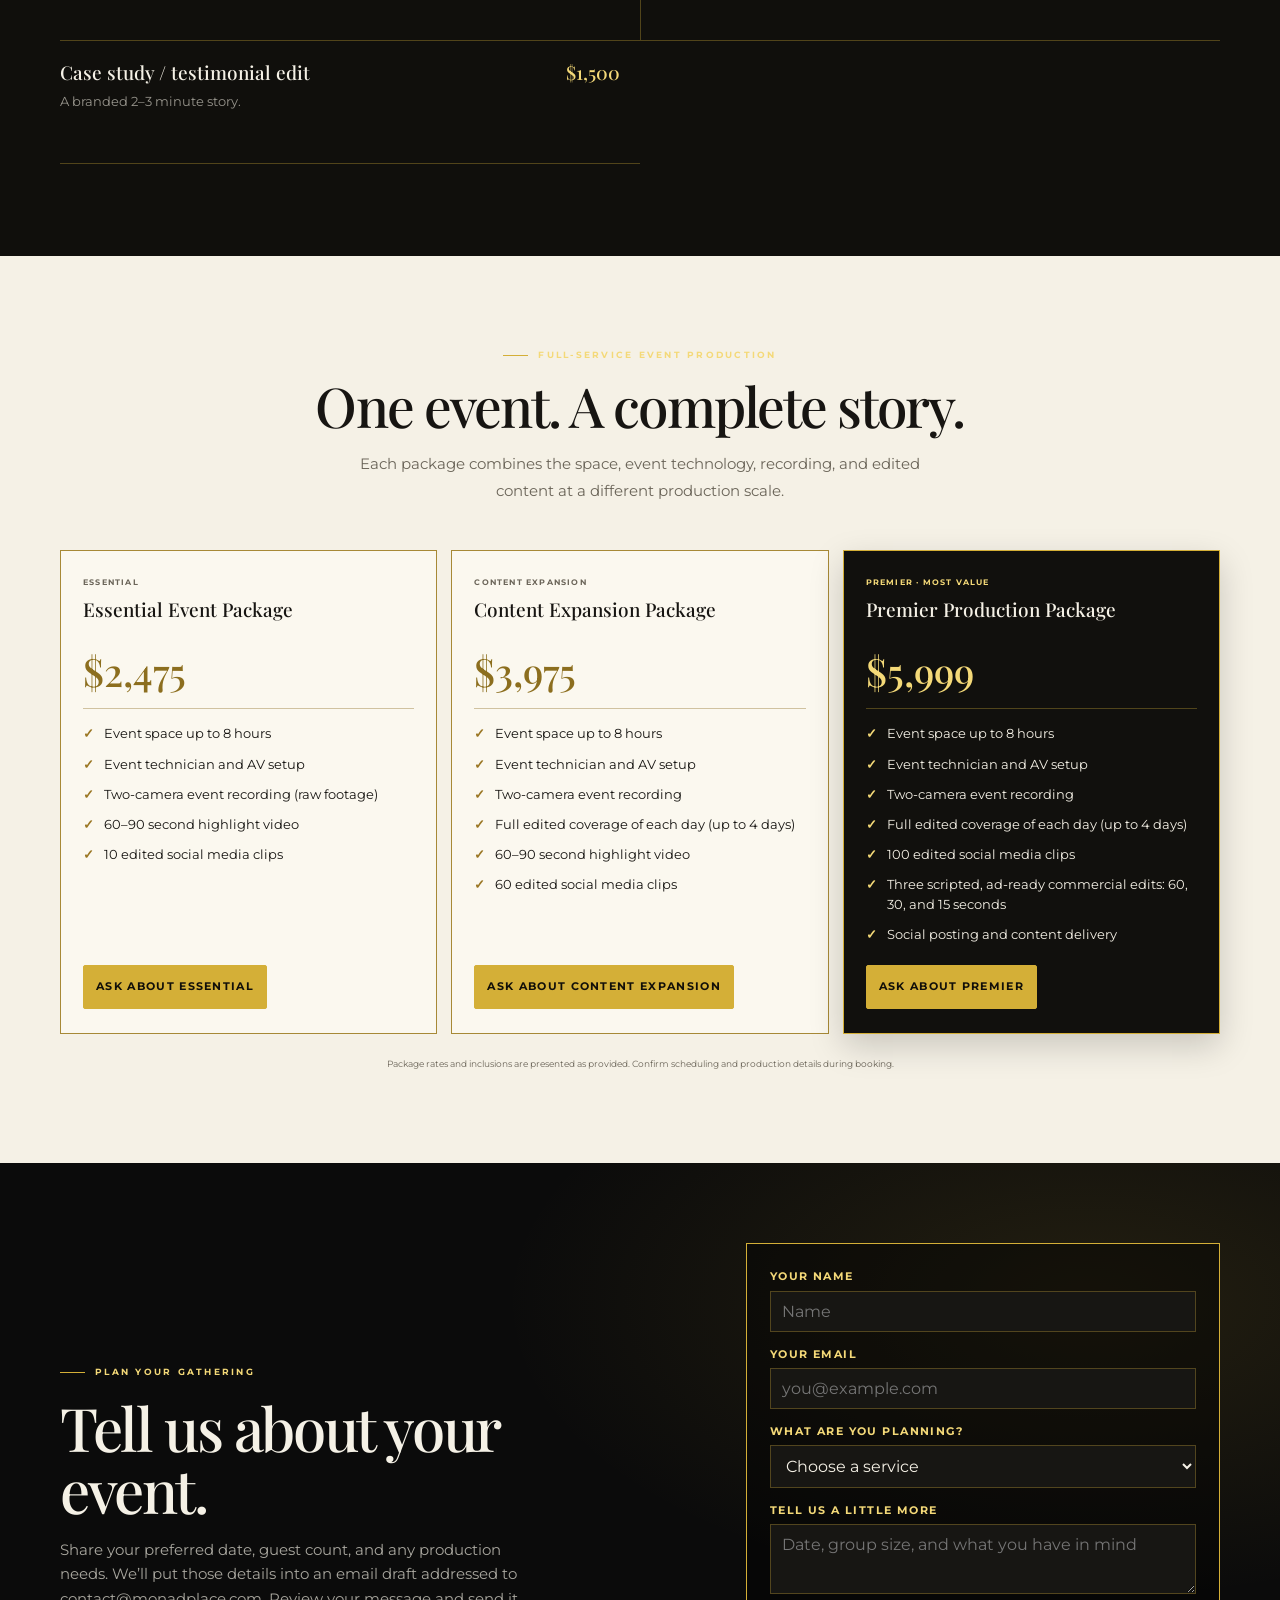
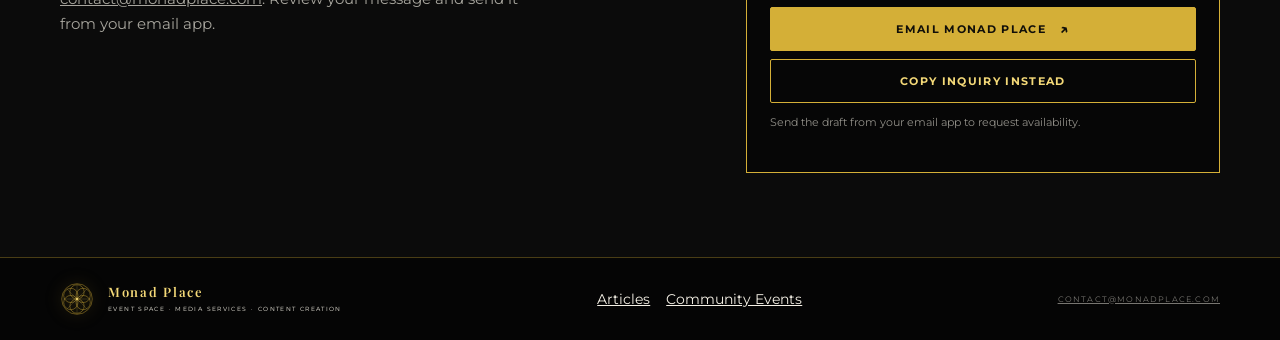
==== commit cf0fba71: "Publish community events and articles on Monad Place" ====
--- a/index.html
+++ b/index.html
@@ -1,6 +1,9 @@
 <!doctype html>
 <html lang="en">
 <head>
+  <link rel="stylesheet" href="assets/community.css">
+  <script defer src="assets/events-data.js"></script>
+  <script defer src="assets/events.js"></script>
   <meta charset="utf-8">
   <meta name="viewport" content="width=device-width, initial-scale=1">
   <meta name="theme-color" content="#0b0b0b">
@@ -226,6 +229,7 @@
         <span class="brand-text"><span class="brand-name">Monad Place</span><span class="brand-tag">Event Space · Media Services · Content Creation</span></span>
       </a>
       <nav class="nav" aria-label="Main navigation">
+        <a href="articles/">Articles</a><a href="events/">Community Events</a>
         <a href="#space">The Space</a><a href="#services">Media Services</a><a href="#packages">Packages</a><a class="nav-cta" href="#inquiry">Plan an Event <span class="arrow" aria-hidden="true">&rarr;</span></a>
       </nav>
     </div>
@@ -240,6 +244,24 @@
           <div class="hero-actions"><a class="button" href="#inquiry">Plan your event <span class="arrow" aria-hidden="true">&rarr;</span></a><a class="button secondary" href="#space">Explore the space</a></div>
         </div>
         <div class="hero-emblem" role="img" aria-label="Monad Place flower emblem in gold"><svg class="brand-icon" aria-hidden="true"><use href="#monad-flower"/></svg></div>
+      </div>
+    </section>
+    <section class="community-banner" aria-labelledby="community-banner-title">
+      <div class="wrap community-banner-inner">
+        <div>
+          <p class="community-kicker">Community events</p>
+          <h2 id="community-banner-title" data-banner-title>See what’s happening at Monad Place</h2>
+          <p data-banner-details>Explore gatherings open to the public.</p>
+        </div>
+        <div class="community-actions">
+          <a class="button" href="events/" data-banner-link>Explore community events</a>
+          <div class="rotation" data-rotation hidden>
+            <button type="button" data-prev aria-label="Previous event">←</button>
+            <button type="button" data-pause>Pause</button>
+            <button type="button" data-next aria-label="Next event">→</button>
+          </div>
+          <p class="sr-only" role="status" data-rotation-status></p>
+        </div>
       </div>
     </section>
     <section class="quick-stats" aria-label="Venue overview">
@@ -346,6 +368,7 @@
   <footer class="footer">
     <div class="wrap footer-row">
       <a class="brand" href="#home" aria-label="Monad Place home"><svg class="brand-icon" aria-hidden="true"><use href="#monad-flower"/></svg><span class="brand-text"><span class="brand-name">Monad Place</span><span class="brand-tag">Event Space · Media Services · Content Creation</span></span></a>
+      <nav class="community-footer" aria-label="More from Monad Place"><a href="articles/">Articles</a><a href="events/">Community Events</a></nav>
       <p class="footer-note"><a href="mailto:contact@monadplace.com">contact@monadplace.com</a></p>
     </div>
   </footer>
--- a/assets/community.css
+++ b/assets/community.css
@@ -0,0 +1,46 @@
+:root { --community-gold: #e4bf60; --community-ivory: #f5f1e6; }
+.community-banner {
+  background-color: #21180e;
+  background-image: linear-gradient(90deg, #171009 0%, #171009 29%, rgba(23,16,9,.96) 49%, rgba(23,16,9,.58) 75%, rgba(23,16,9,.64) 100%), var(--event-art, none);
+  background-position: center, right var(--event-art-position, 65%);
+  background-repeat: no-repeat;
+  background-size: cover, max(56%, 440px) auto;
+ color: var(--community-ivory); border-top: 1px solid #61502b; }
+.community-banner-inner { display: flex; justify-content: space-between; align-items: center; gap: 24px; padding-block: 32px; min-height: 200px; }
+.community-banner h2 { margin: 0 0 4px; font: 500 clamp(24px,4vw,36px)/1.15 "Playfair Display", Georgia, serif; }
+.community-banner p { margin: 0; }
+.community-kicker { color: var(--community-gold); font-size: .73rem; font-weight: 700; letter-spacing: .15em; text-transform: uppercase; }
+.community-banner .community-kicker { margin-bottom: 7px; }
+.community-actions { display: grid; justify-items: center; gap: 8px; flex-shrink: 0; }
+.rotation { display: flex; gap: 6px; }
+.rotation[hidden] { display: none; }
+.rotation button { min-height: 44px; min-width: 44px; padding: 4px 10px; border: 1px solid #a28651; border-radius: 2px; color: inherit; background: transparent; cursor: pointer; }
+.community-footer { display: flex; flex-wrap: wrap; gap: 16px; }
+.community-page { margin: 0; background: #100e0b; color: var(--community-ivory); font: 15px/1.65 Montserrat, Arial, sans-serif; }
+.community-page * { box-sizing: border-box; }
+.community-page a { color: var(--community-gold); }
+.community-page :focus-visible, .rotation :focus-visible { outline: 2px solid var(--community-gold); outline-offset: 4px; }
+.community-shell { width: min(1080px, calc(100% - 36px)); margin-inline: auto; }
+.community-nav { display: flex; align-items: center; flex-wrap: wrap; gap: 20px; padding-block: 20px; border-bottom: 1px solid #554428; }
+.community-nav a:first-child { margin-right: auto; font-family: "Playfair Display", Georgia, serif; font-size: 1.25rem; }
+.community-page h1, .community-page h2 { font-family: "Playfair Display", Georgia, serif; font-weight: 500; line-height: 1.13; }
+.community-page h1 { font-size: clamp(42px,7vw,74px); margin: 0 0 14px; }
+.community-intro { padding-block: clamp(32px,7vw,80px) 32px; max-width: 680px; }
+.community-intro > p { margin: 0; }
+.community-grid { display: grid; grid-template-columns: repeat(2, minmax(0,1fr)); gap: 24px; padding-bottom: 60px; }
+.community-card { min-width: 0; overflow: hidden; border: 1px solid #61502b; background: #1b1710; }
+.community-card img { display: block; width: 100%; height: auto; }
+.community-card-copy { padding: clamp(18px,3vw,30px); }
+.community-card-copy h2 { font-size: 29px; margin: 8px 0 12px; }
+.community-card-copy p:last-child { margin-bottom: 0; }
+.community-card-copy summary { cursor: pointer; color: var(--community-gold); }
+@media (max-width: 850px) { .site-header .nav a:not(.nav-cta) { display: none; } }
+@media (max-width: 650px) {
+  .community-banner {
+    background-image: linear-gradient(90deg, rgba(23,16,9,.97), rgba(23,16,9,.73)), var(--event-art, none);
+    background-size: cover;
+  }
+  .community-banner-inner { flex-direction: column; align-items: flex-start; }
+  .community-actions { justify-items: start; flex-shrink: 1; }
+  .community-grid { grid-template-columns: 1fr; }
+}
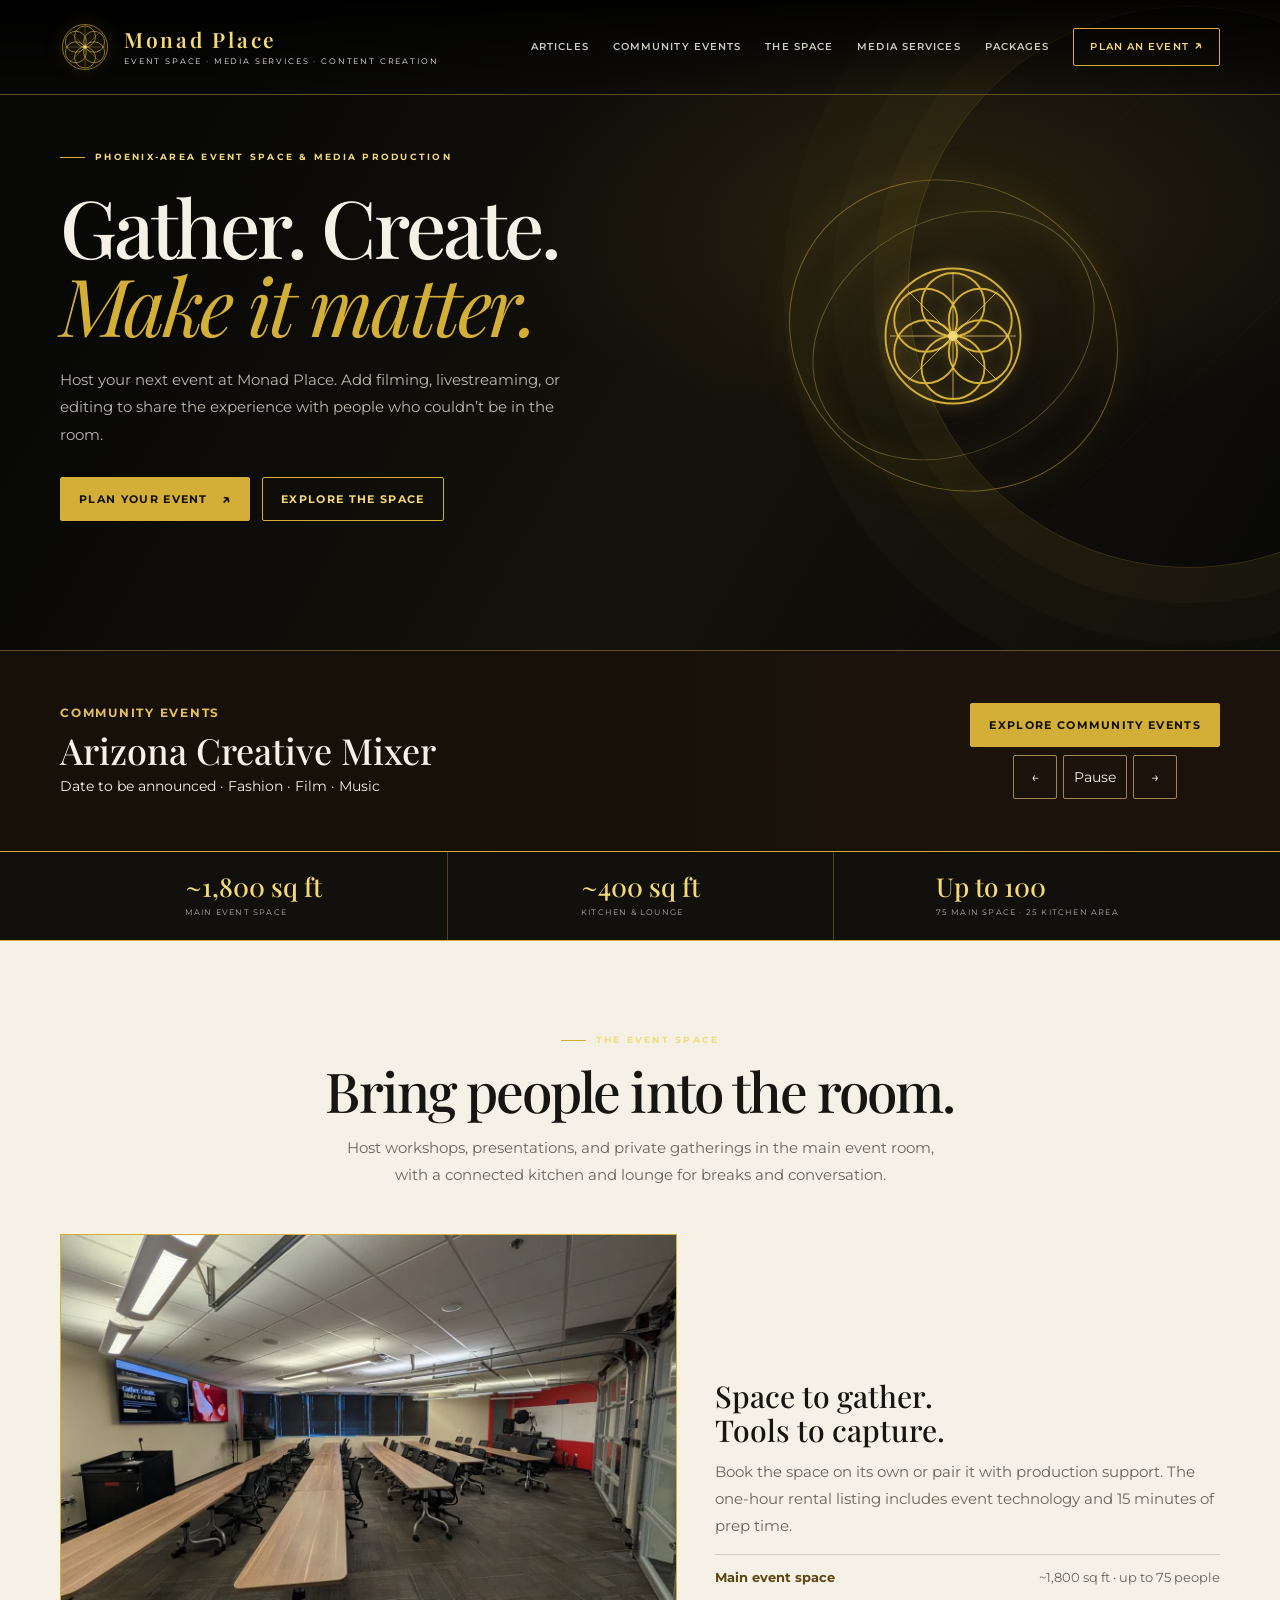
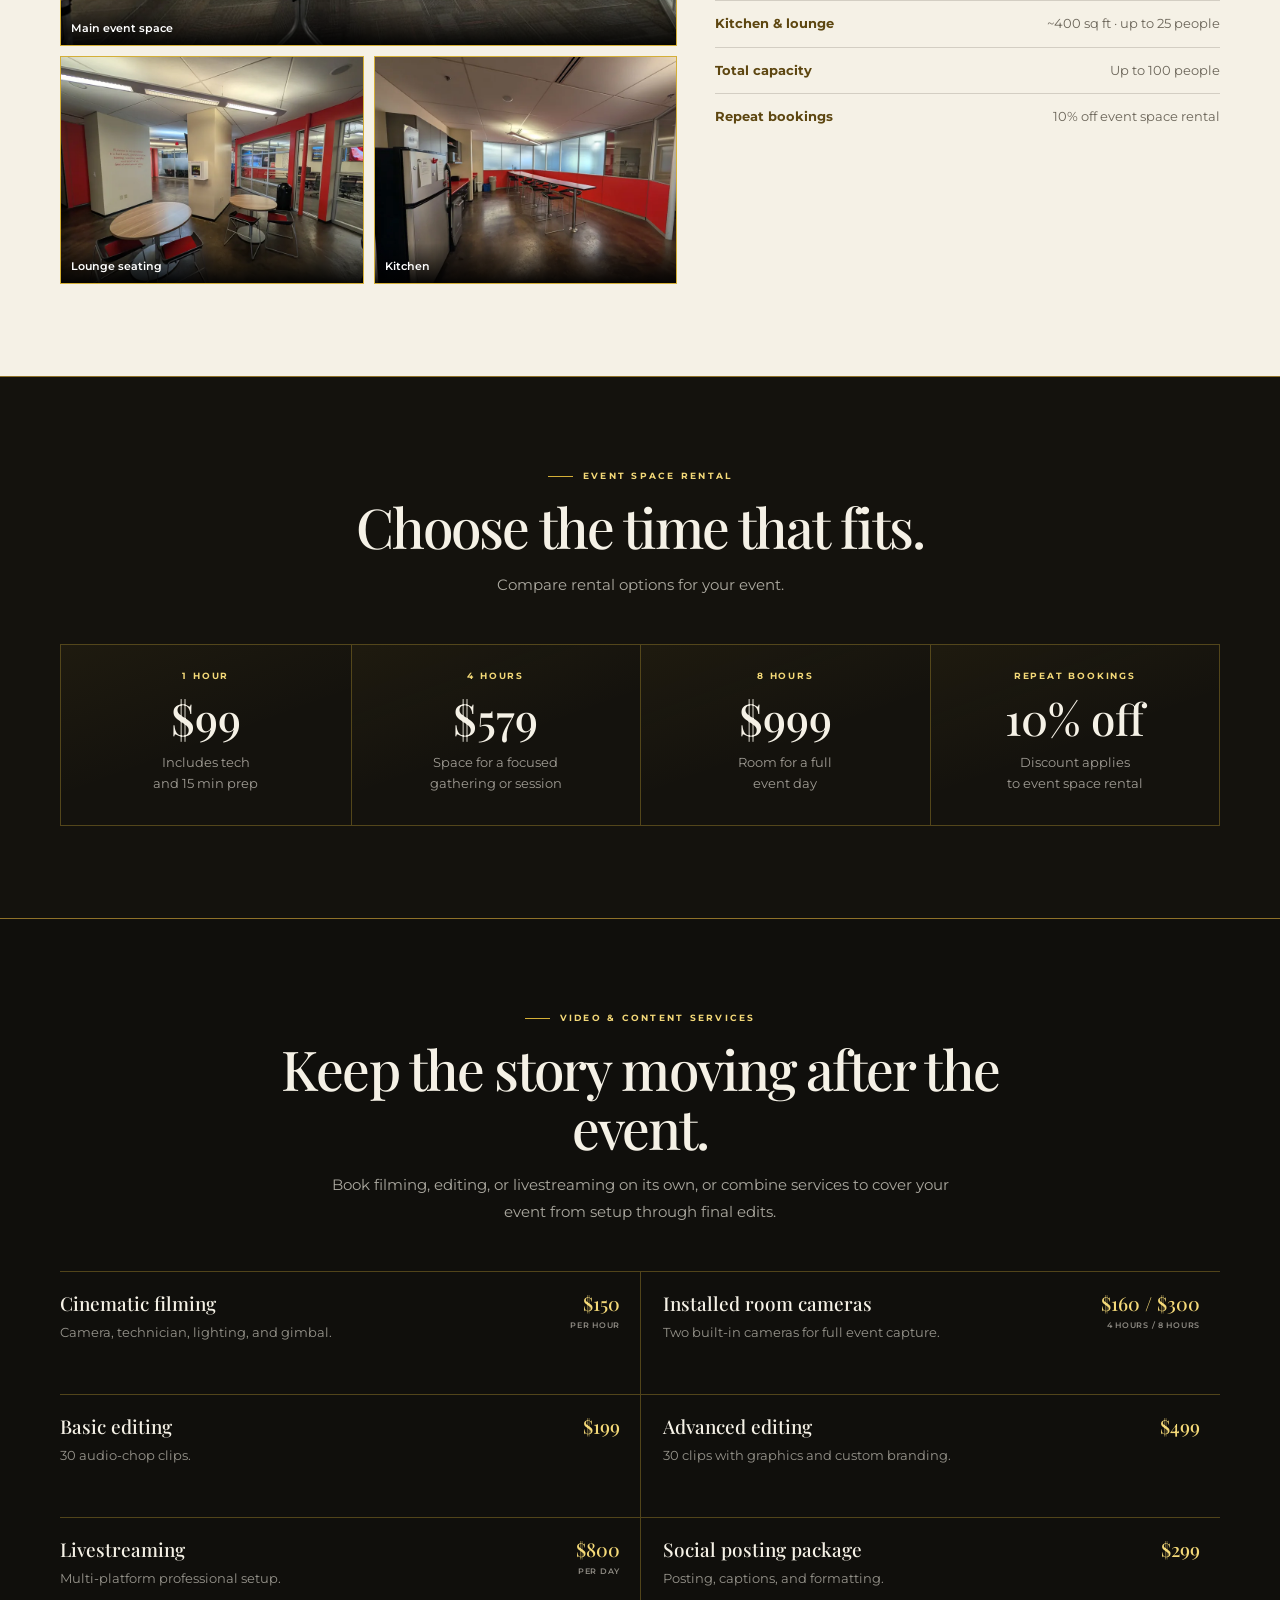
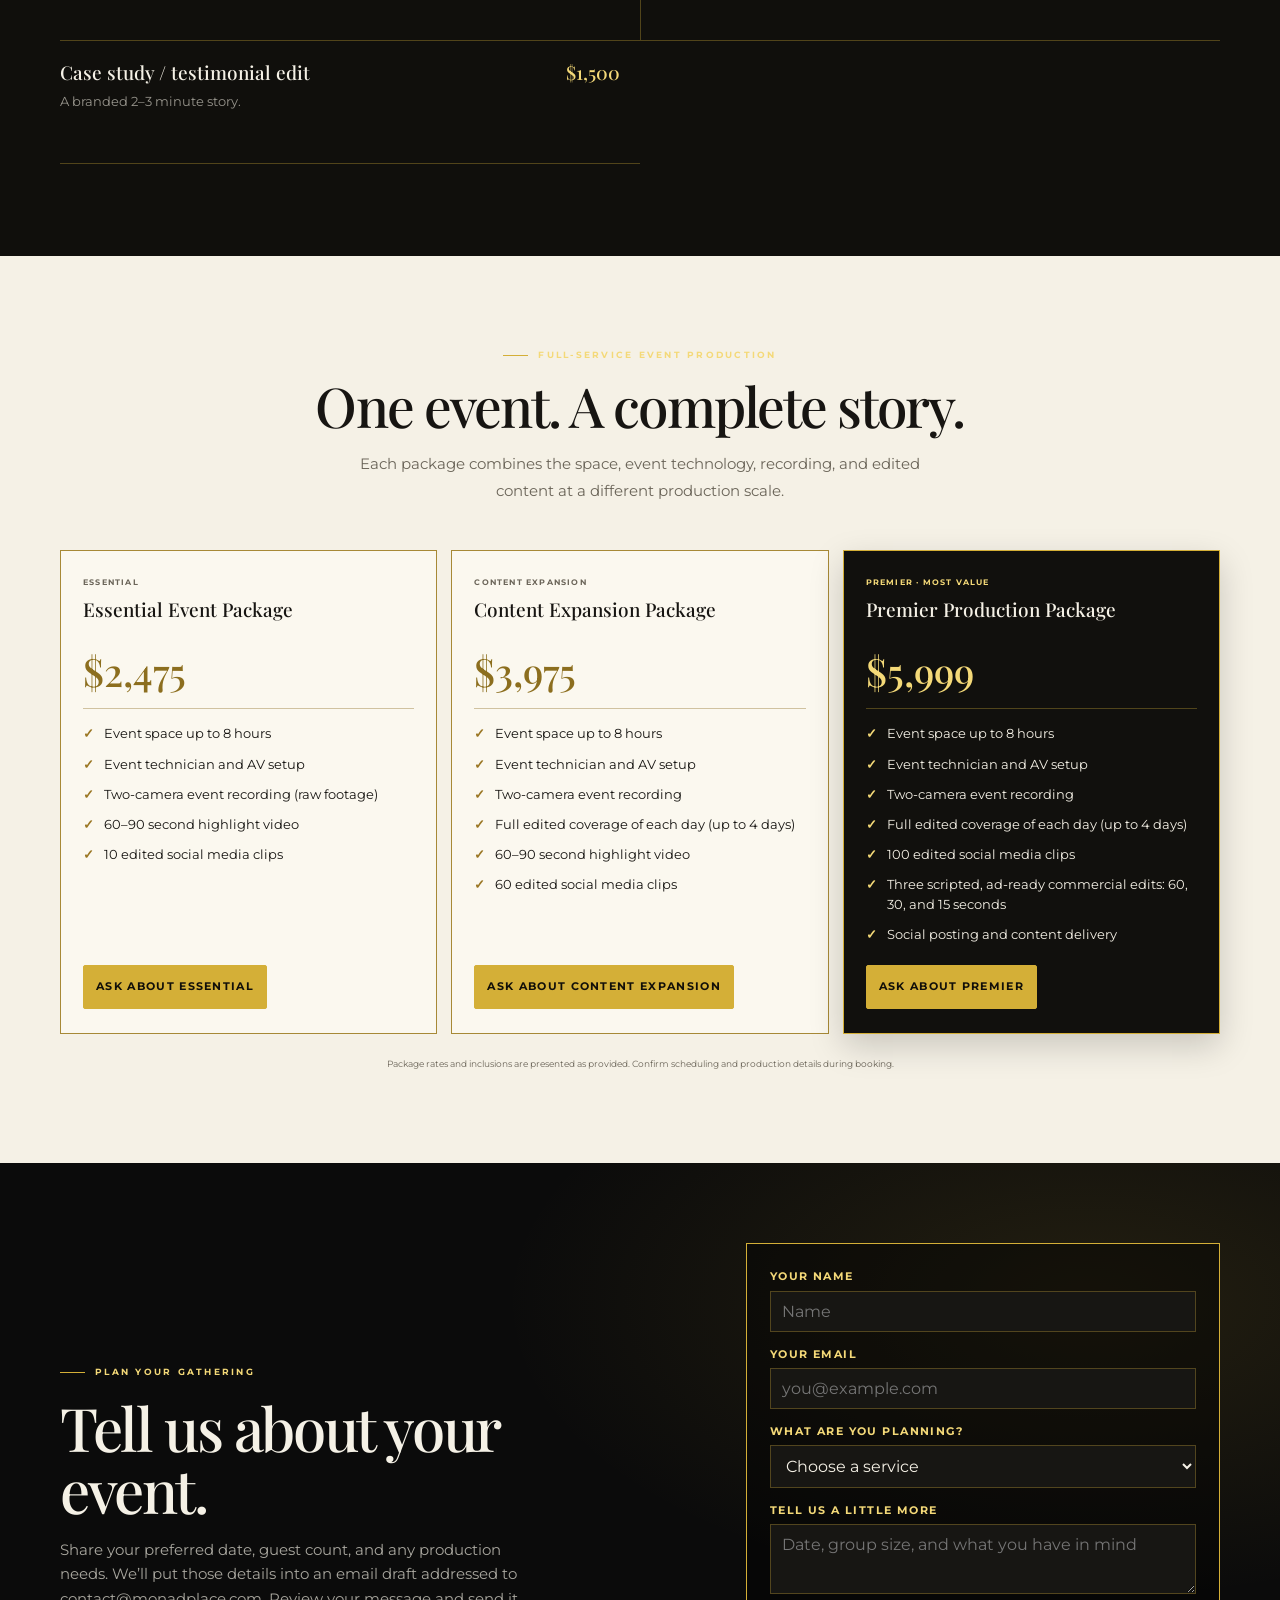
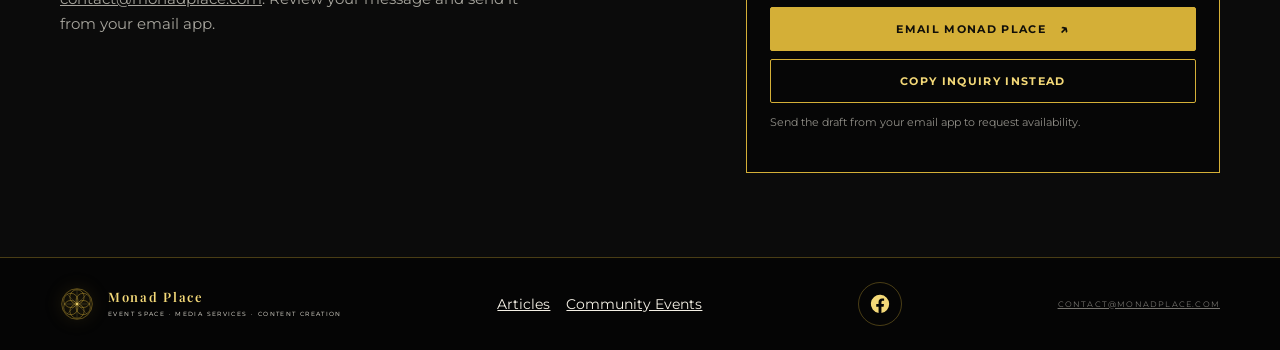
==== commit 786e20a1: "Link Facebook page from the homepage footer" ====
--- a/index.html
+++ b/index.html
@@ -147,6 +147,8 @@
     .footer .brand-icon { width: 34px; height: 34px; }
     .footer .brand-name { font-size: 13px; }
     .footer .brand-tag { font-size: 6px; }
+    .footer-facebook { display: inline-grid; place-items: center; width: 44px; height: 44px; color: var(--gold-light); border: 1px solid var(--line); border-radius: 50%; }
+    .footer-facebook:hover { background: var(--gold-light); color: var(--black); }
     .footer-note { margin: 0; color: rgba(245,241,230,.48); font-size: 8px; letter-spacing: .15em; text-align: right; text-transform: uppercase; }
     .sr-only { position: absolute; width: 1px; height: 1px; padding: 0; margin: -1px; overflow: hidden; clip: rect(0,0,0,0); white-space: nowrap; border: 0; }
     :focus-visible { outline: 2px solid var(--gold-light); outline-offset: 3px; }
@@ -369,6 +371,9 @@
     <div class="wrap footer-row">
       <a class="brand" href="#home" aria-label="Monad Place home"><svg class="brand-icon" aria-hidden="true"><use href="#monad-flower"/></svg><span class="brand-text"><span class="brand-name">Monad Place</span><span class="brand-tag">Event Space · Media Services · Content Creation</span></span></a>
       <nav class="community-footer" aria-label="More from Monad Place"><a href="articles/">Articles</a><a href="events/">Community Events</a></nav>
+      <a href="https://www.facebook.com/profile.php?id=61597042102422" aria-label="Monad Place on Facebook" class="footer-facebook">
+        <svg width="22" height="22" viewBox="0 0 24 24" fill="currentColor" aria-hidden="true" focusable="false"><path d="M22 12a10 10 0 1 0-11.56 9.88v-6.99H7.9V12h2.54V9.8c0-2.51 1.5-3.9 3.78-3.9 1.1 0 2.25.2 2.25.2v2.47H15.2c-1.24 0-1.63.77-1.63 1.56V12h2.78l-.44 2.89h-2.34v6.99A10 10 0 0 0 22 12Z"/></svg>
+      </a>
       <p class="footer-note"><a href="mailto:contact@monadplace.com">contact@monadplace.com</a></p>
     </div>
   </footer>
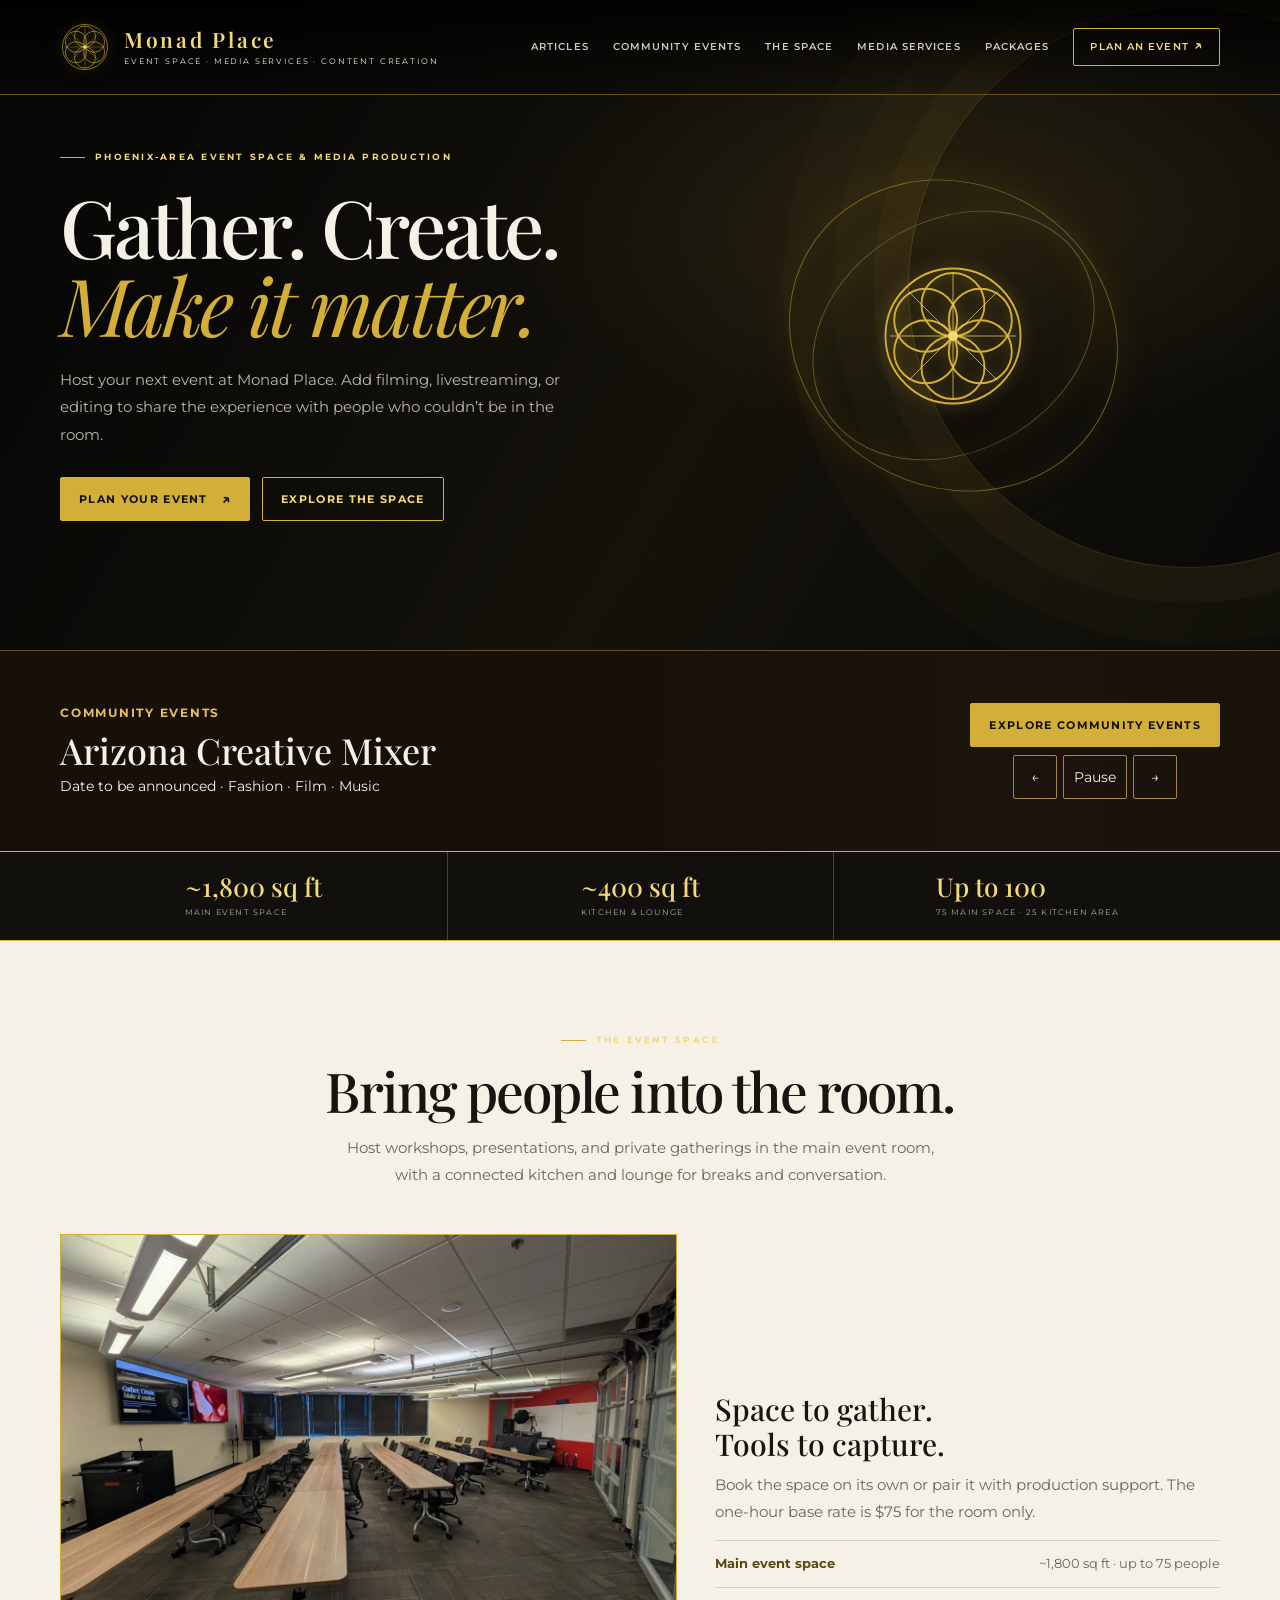
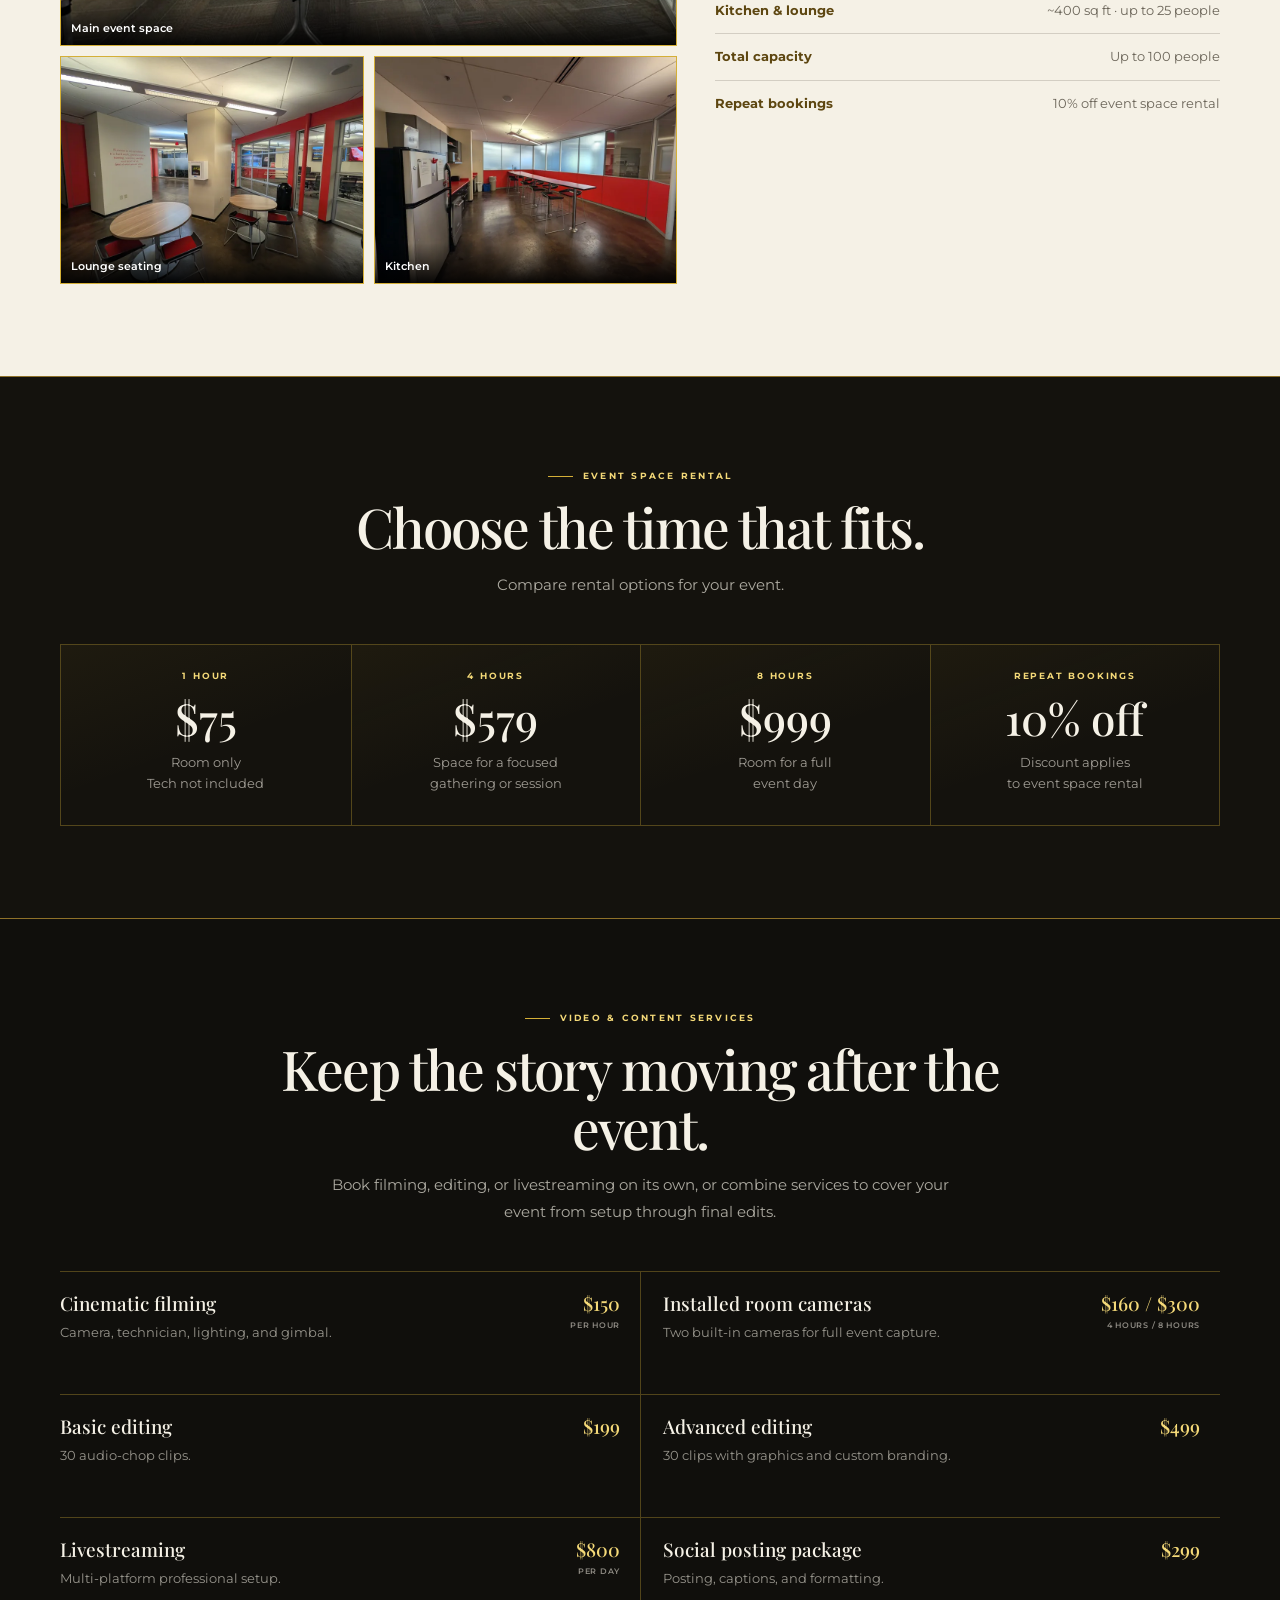
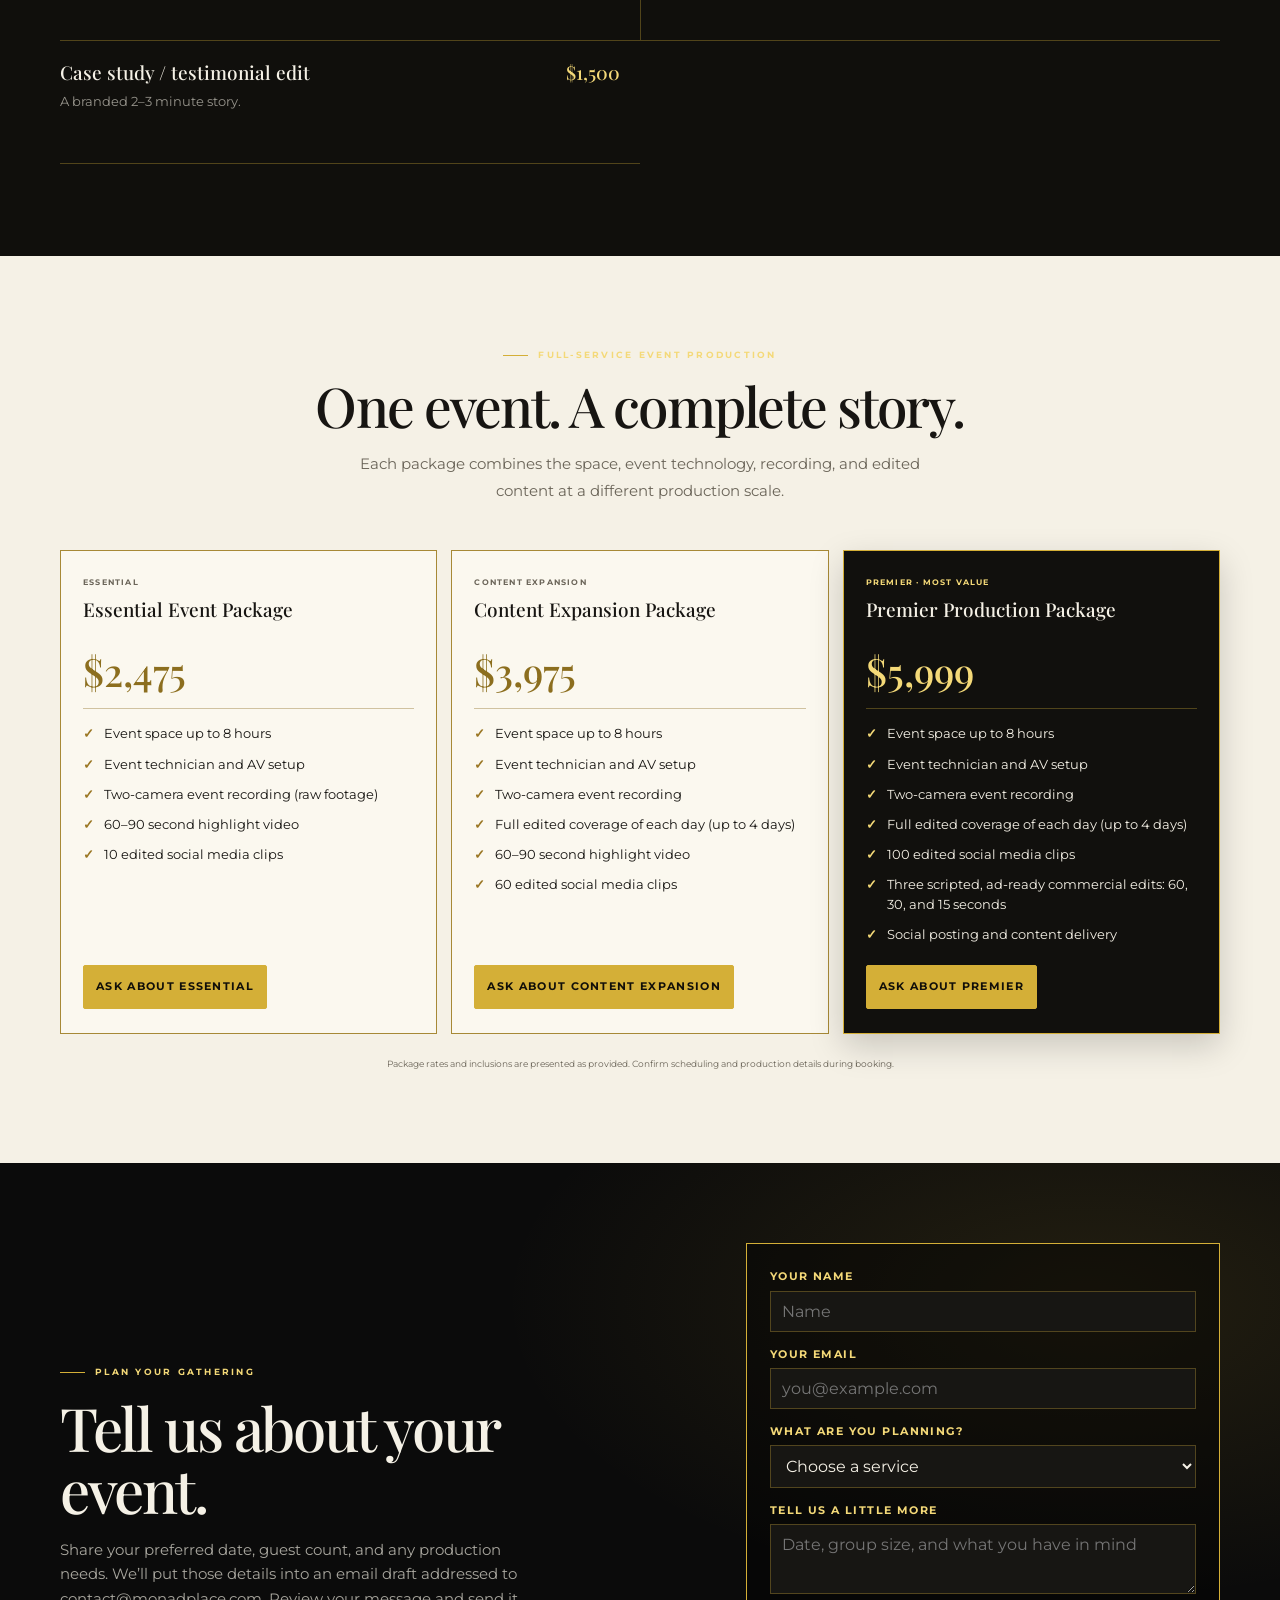
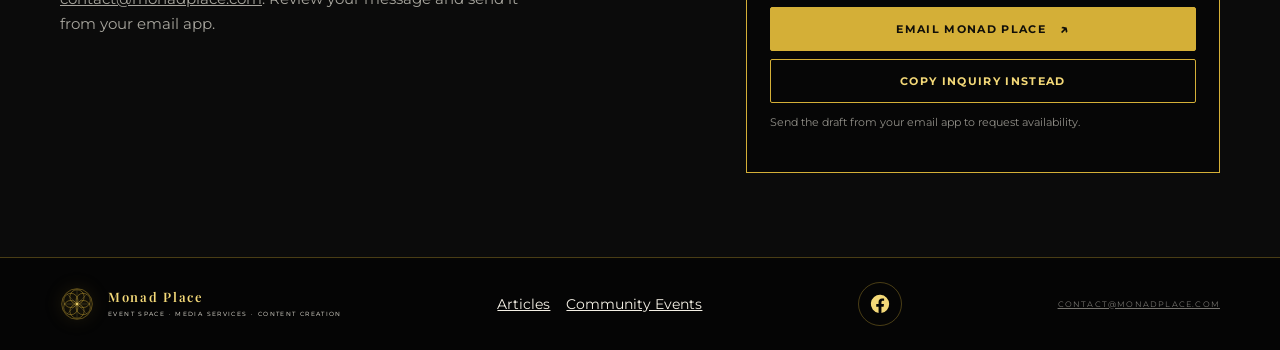
==== commit bb978fe1: "Update one-hour room-only rental to $75" ====
--- a/index.html
+++ b/index.html
@@ -40,17 +40,6 @@
     a { color: inherit; }
     button, input, select, textarea { font: inherit; }
     .wrap { width: min(1160px, calc(100% - 44px)); margin-inline: auto; }
-    .site-header { position: absolute; z-index: 10; inset: 0 0 auto; border-bottom: 1px solid rgba(212,175,55,.45); background: linear-gradient(180deg, rgba(0,0,0,.88), rgba(0,0,0,.18)); }
-    .header-row { height: 94px; display: flex; align-items: center; justify-content: space-between; gap: 24px; }
-    .brand { display: flex; align-items: center; gap: 14px; text-decoration: none; min-width: 0; }
-    .brand-icon { display: block; width: 50px; height: 50px; flex: 0 0 auto; filter: drop-shadow(0 0 8px rgba(212,175,55,.54)); }
-    .brand-text { display: grid; line-height: 1.2; }
-    .brand-name { font: 600 21px/1.1 var(--display); letter-spacing: .13em; color: var(--gold-light); white-space: nowrap; }
-    .brand-tag { font-size: 8px; letter-spacing: .23em; color: var(--ivory); text-transform: uppercase; margin-top: 6px; white-space: nowrap; }
-    .nav { display: flex; align-items: center; gap: 24px; font-size: 10px; font-weight: 600; letter-spacing: .11em; text-transform: uppercase; }
-    .nav a { text-decoration: none; color: rgba(245,241,230,.84); transition: color .18s; }
-    .nav a:hover { color: var(--gold-light); }
-    .nav .nav-cta { padding: 10px 16px; border: 1px solid var(--gold); border-radius: 2px; color: var(--gold-light); }
     .hero { min-height: 650px; padding: 150px 0 70px; position: relative; isolation: isolate; overflow: hidden; background: radial-gradient(ellipse at 76% 34%, rgba(142,113,41,.17), transparent 35%), linear-gradient(120deg,#080807 15%, #15120b 57%, #090908 100%); }
     .hero::before { content: ""; position: absolute; z-index: -1; inset: 0; opacity: .18; background: repeating-linear-gradient(137deg, transparent 0 130px, rgba(212,175,55,.2) 131px, transparent 132px 240px); mask-image: linear-gradient(110deg, transparent 40%, #000 100%); }
     .hero::after { content: ""; position: absolute; z-index: -1; width: 560px; height: 560px; border: 1px solid rgba(212,175,55,.22); border-radius: 50%; right: -190px; top: 6px; box-shadow: 0 0 0 35px rgba(212,175,55,.035), 0 0 0 76px rgba(212,175,55,.025), 0 0 0 125px rgba(212,175,55,.018); }
@@ -66,8 +55,6 @@
     .button:hover { background: var(--gold-light); transform: translateY(-2px); }
     .button.secondary { background: transparent; color: var(--gold-light); }
     .button.secondary:hover { color: var(--black); background: var(--gold-light); }
-    .arrow { font-size: 15px; line-height: .7; }
-    .arrow { display: inline-block; transform: rotate(-45deg); }
     .hero-emblem { position: relative; display: grid; place-items: center; min-height: 370px; }
     .hero-emblem::before, .hero-emblem::after { content: ""; position: absolute; width: min(31vw, 335px); aspect-ratio: 1; border-radius: 50%; border: 1px solid rgba(212,175,55,.48); transform: rotate(30deg) scaleY(.9); box-shadow: 0 0 45px rgba(212,175,55,.08), inset 0 0 45px rgba(212,175,55,.06); }
     .hero-emblem::after { width: min(27vw, 295px); transform: rotate(-30deg) scaleY(.78); border-color: rgba(244,217,120,.33); }
@@ -160,7 +147,6 @@
     .package .button, .contact-card label, .contact-note { font-size: 11px; }
     .package ul { margin-bottom: 20px; }
     @media (max-width: 900px) {
-      .nav { gap: 13px; font-size: 8px; }
       .hero-grid { gap: 25px; }
       .hero-emblem { min-height: 300px; }
       .space-layout { gap: 24px; }
@@ -169,12 +155,6 @@
     }
     @media (max-width: 680px) {
       .wrap { width: min(100% - 32px, 500px); }
-      .header-row { height: 78px; gap: 10px; }
-      .brand-icon { width: 39px; height: 39px; }
-      .brand-name { font-size: 16px; }
-      .brand-tag { font-size: 7px; letter-spacing: .1em; white-space: normal; }
-      .nav a:not(.nav-cta) { display: none; }
-      .nav .nav-cta { display: inline-flex; align-items: center; gap: 5px; min-height: 44px; padding: 8px; font-size: 9px; white-space: nowrap; }
       .hero { min-height: auto; padding: 125px 0 49px; }
       .hero-grid { grid-template-columns: 1fr; gap: 8px; }
       h1 { font-size: clamp(47px,13vw,68px); }
@@ -212,6 +192,9 @@
     }
     @media (prefers-reduced-motion: reduce) { html { scroll-behavior: auto; } *, *::before, *::after { transition-duration: .01ms !important; } }
   </style>
+  <script type="application/ld+json">{"@context":"https://schema.org","@type":"Organization","name":"Monad Place","url":"https://monadplace.github.io/Monad-Place/","email":"contact@monadplace.com","sameAs":["https://www.facebook.com/profile.php?id=61597042102422"]}</script>
+  <link rel="icon" type="image/svg+xml" sizes="any" href="assets/monad-favicon.svg">
+  <link rel="stylesheet" href="assets/site-header.css">
 </head>
 <body>
   <a class="skip-link" href="#main-content">Skip to content</a>
@@ -293,7 +276,7 @@
           </div>
           <div class="room-details">
             <h3>Space to gather.<br>Tools to capture.</h3>
-            <p>Book the space on its own or pair it with production support. The one-hour rental listing includes event technology and 15 minutes of prep time.</p>
+            <p>Book the space on its own or pair it with production support. The one-hour base rate is $75 for the room only.</p>
             <div class="room-line"><strong>Main event space</strong><span>~1,800 sq ft · up to 75 people</span></div>
             <div class="room-line"><strong>Kitchen & lounge</strong><span>~400 sq ft · up to 25 people</span></div>
             <div class="room-line"><strong>Total capacity</strong><span>Up to 100 people</span></div>
@@ -306,7 +289,7 @@
       <div class="wrap">
         <div class="section-heading"><div class="eyebrow">Event space rental</div><h2 id="rental-title">Choose the time that fits.</h2><p>Compare rental options for your event.</p></div>
         <div class="price-grid">
-          <article class="price-card"><span class="duration">1 hour</span><strong>$99</strong><p>Includes tech<br>and 15 min prep</p></article>
+          <article class="price-card"><span class="duration">1 hour</span><strong>$75</strong><p>Room only<br>Tech not included</p></article>
           <article class="price-card"><span class="duration">4 hours</span><strong>$579</strong><p>Space for a focused<br>gathering or session</p></article>
           <article class="price-card"><span class="duration">8 hours</span><strong>$999</strong><p>Room for a full<br>event day</p></article>
           <article class="price-card"><span class="duration">Repeat bookings</span><strong>10% off</strong><p>Discount applies<br>to event space rental</p></article>
--- a/assets/community.css
+++ b/assets/community.css
@@ -1,4 +1,4 @@
-:root { --community-gold: #e4bf60; --community-ivory: #f5f1e6; }
+:root { --gold: #d4af37; --gold-light: #f4d978; --ivory: #f5f1e6; --display: "Playfair Display", Georgia, serif; --community-gold: #e4bf60; --community-ivory: #f5f1e6; }
 .community-banner {
   background-color: #21180e;
   background-image: linear-gradient(90deg, #171009 0%, #171009 29%, rgba(23,16,9,.96) 49%, rgba(23,16,9,.58) 75%, rgba(23,16,9,.64) 100%), var(--event-art, none);
@@ -21,8 +21,6 @@
 .community-page a { color: var(--community-gold); }
 .community-page :focus-visible, .rotation :focus-visible { outline: 2px solid var(--community-gold); outline-offset: 4px; }
 .community-shell { width: min(1080px, calc(100% - 36px)); margin-inline: auto; }
-.community-nav { display: flex; align-items: center; flex-wrap: wrap; gap: 20px; padding-block: 20px; border-bottom: 1px solid #554428; }
-.community-nav a:first-child { margin-right: auto; font-family: "Playfair Display", Georgia, serif; font-size: 1.25rem; }
 .community-page h1, .community-page h2 { font-family: "Playfair Display", Georgia, serif; font-weight: 500; line-height: 1.13; }
 .community-page h1 { font-size: clamp(42px,7vw,74px); margin: 0 0 14px; }
 .community-intro { padding-block: clamp(32px,7vw,80px) 32px; max-width: 680px; }
--- a/assets/site-header.css
+++ b/assets/site-header.css
@@ -0,0 +1,26 @@
+.site-header { position: absolute; z-index: 10; inset: 0 0 auto; border-bottom: 1px solid rgba(212,175,55,.45); background: linear-gradient(180deg, rgba(0,0,0,.88), rgba(0,0,0,.18)); }
+.header-row { height: 94px; display: flex; align-items: center; justify-content: space-between; gap: 24px; }
+.brand { display: flex; align-items: center; gap: 14px; text-decoration: none; min-width: 0; }
+.brand-icon { display: block; width: 50px; height: 50px; flex: 0 0 auto; filter: drop-shadow(0 0 8px rgba(212,175,55,.54)); }
+.brand-text { display: grid; line-height: 1.2; }
+.brand-name { font: 600 21px/1.1 var(--display); letter-spacing: .13em; color: var(--gold-light); white-space: nowrap; }
+.brand-tag { font-size: 8px; letter-spacing: .23em; color: var(--ivory); text-transform: uppercase; margin-top: 6px; white-space: nowrap; }
+.nav { display: flex; align-items: center; gap: 24px; font-size: 10px; font-weight: 600; letter-spacing: .11em; text-transform: uppercase; }
+.nav a { text-decoration: none; color: rgba(245,241,230,.84); transition: color .18s; }
+.nav a:hover { color: var(--gold-light); }
+.nav .nav-cta { padding: 10px 16px; border: 1px solid var(--gold); border-radius: 2px; color: var(--gold-light); }
+.arrow { font-size: 15px; line-height: .7; }
+.arrow { display: inline-block; transform: rotate(-45deg); }
+@media (max-width: 900px) { .nav { gap: 13px; font-size: 8px; } }
+@media (max-width: 680px) {
+  .header-row { height: 78px; gap: 10px; }
+  .brand-icon { width: 39px; height: 39px; }
+  .brand-name { font-size: 16px; }
+  .brand-tag { font-size: 7px; letter-spacing: .1em; white-space: normal; }
+  .nav a:not(.nav-cta) { display: none; }
+  .nav .nav-cta { display: inline-flex; align-items: center; gap: 5px; min-height: 44px; padding: 8px; font-size: 9px; white-space: nowrap; }
+}
+.community-page .site-header { position: relative; }
+.community-page .header-row { width: min(1160px, calc(100% - 44px)); margin-inline: auto; }
+.community-page .nav a[aria-current="page"] { color: var(--gold-light); }
+@media (max-width: 680px) { .community-page .header-row { width: min(100% - 32px, 500px); } }
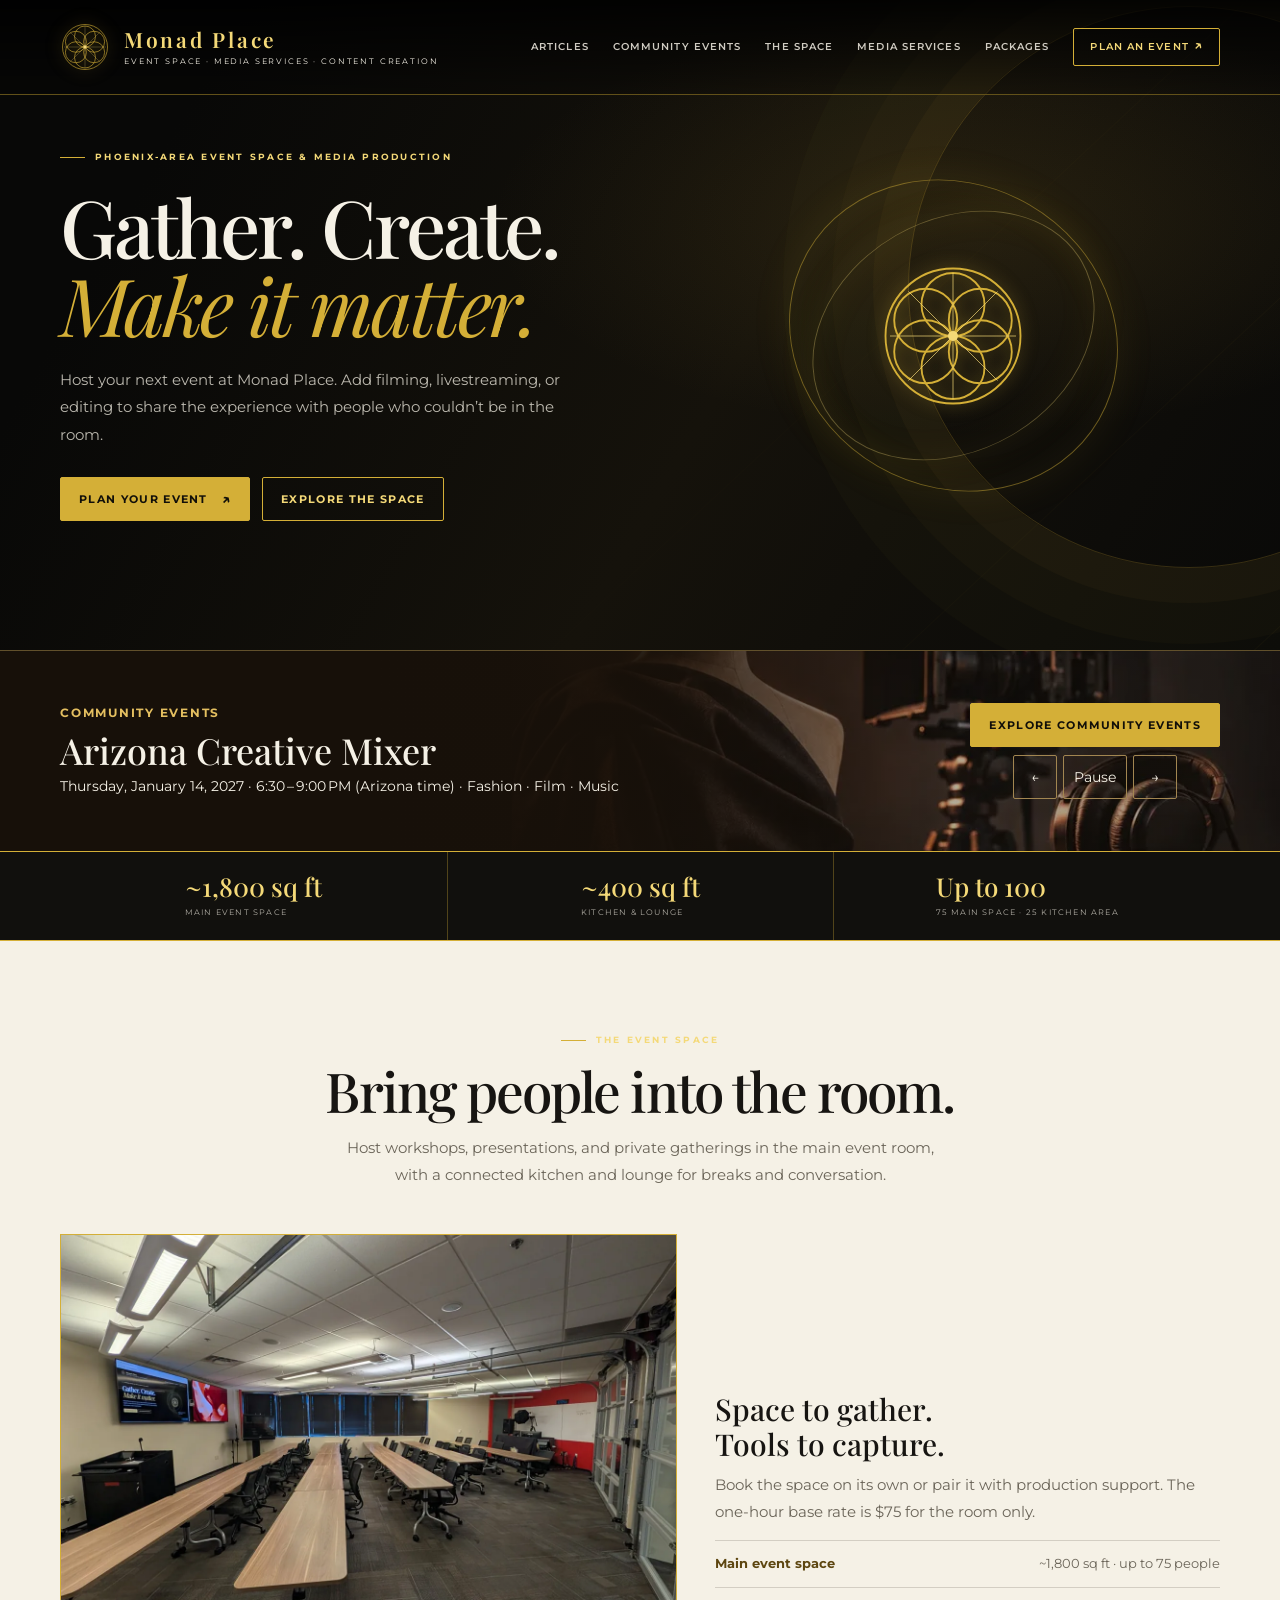
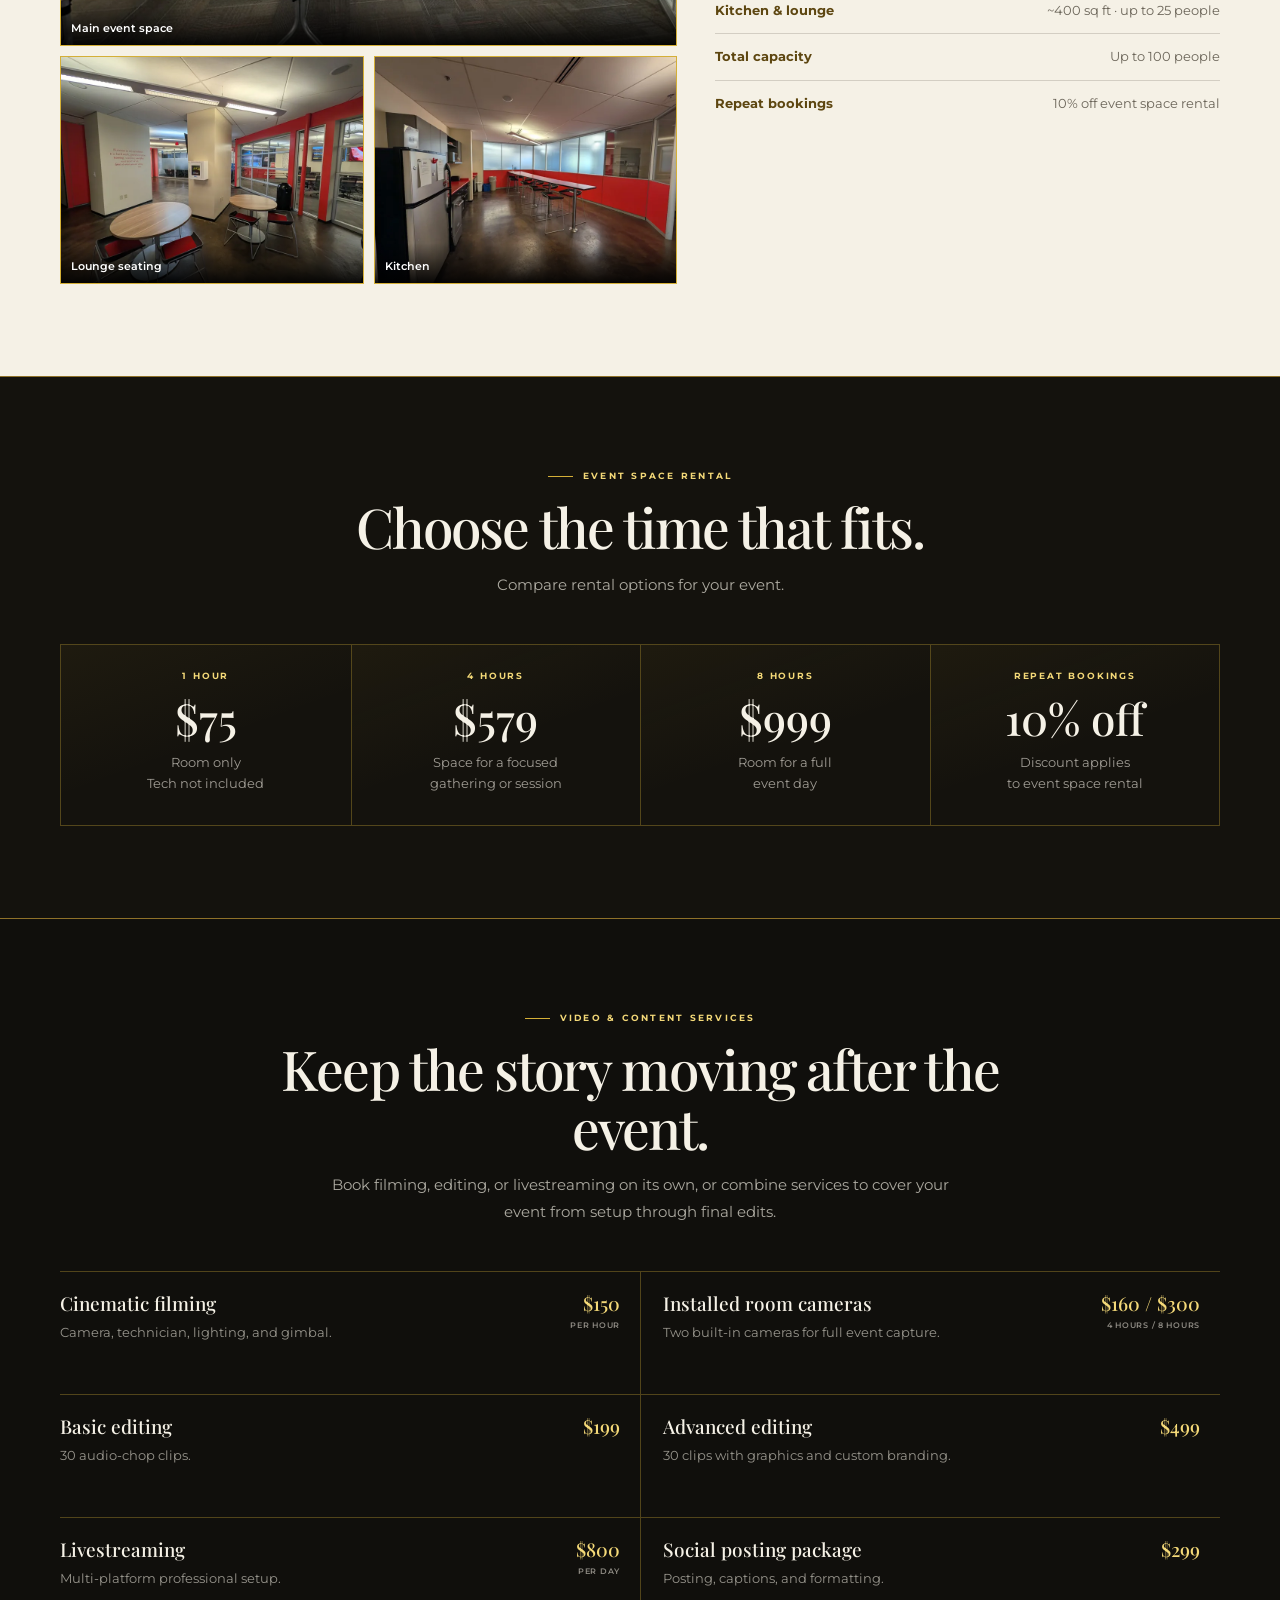
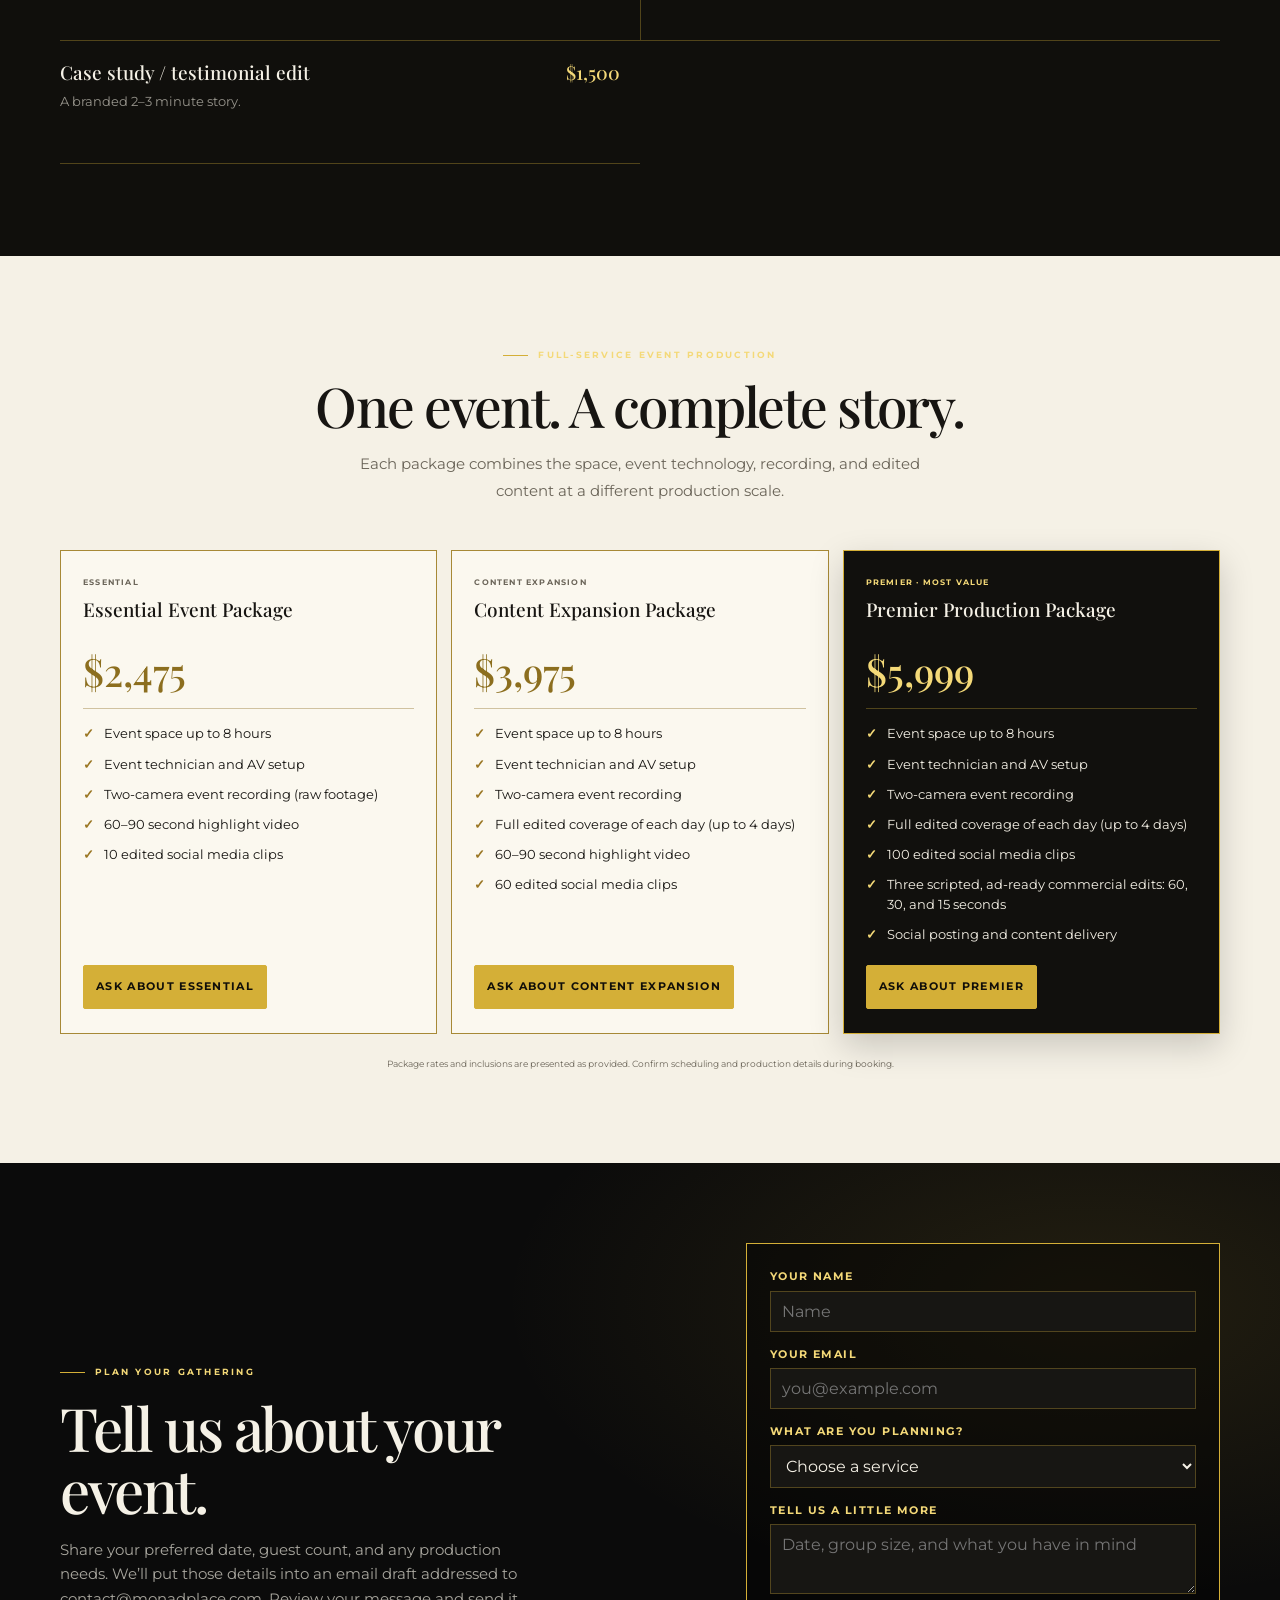
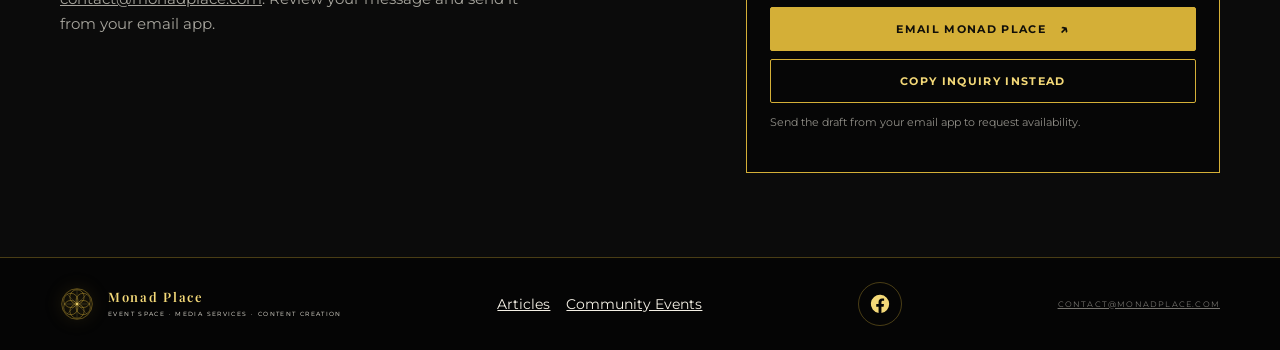
==== commit d4e1d3dc: "Fix rotating banner image URLs and add wide event artwork" ====
--- a/index.html
+++ b/index.html
@@ -1,9 +1,9 @@
 <!doctype html>
 <html lang="en">
 <head>
-  <link rel="stylesheet" href="assets/community.css">
-  <script defer src="assets/events-data.js"></script>
-  <script defer src="assets/events.js"></script>
+  <link rel="stylesheet" href="assets/community.css?v=banner-art-1">
+  <script defer src="assets/events-data.js?v=banner-art-1"></script>
+  <script defer src="assets/events.js?v=banner-art-1"></script>
   <meta charset="utf-8">
   <meta name="viewport" content="width=device-width, initial-scale=1">
   <meta name="theme-color" content="#0b0b0b">
--- a/assets/community.css
+++ b/assets/community.css
@@ -1,10 +1,10 @@
 :root { --gold: #d4af37; --gold-light: #f4d978; --ivory: #f5f1e6; --display: "Playfair Display", Georgia, serif; --community-gold: #e4bf60; --community-ivory: #f5f1e6; }
 .community-banner {
   background-color: #21180e;
-  background-image: linear-gradient(90deg, #171009 0%, #171009 29%, rgba(23,16,9,.96) 49%, rgba(23,16,9,.58) 75%, rgba(23,16,9,.64) 100%), var(--event-art, none);
+  background-image: linear-gradient(90deg, #171009 0%, #171009 29%, rgba(23,16,9,.96) 49%, rgba(23,16,9,.32) 75%, rgba(23,16,9,.42) 100%), var(--event-art, none);
   background-position: center, right var(--event-art-position, 65%);
   background-repeat: no-repeat;
-  background-size: cover, max(56%, 440px) auto;
+  background-size: cover, max(60%, 500px) auto;
  color: var(--community-ivory); border-top: 1px solid #61502b; }
 .community-banner-inner { display: flex; justify-content: space-between; align-items: center; gap: 24px; padding-block: 32px; min-height: 200px; }
 .community-banner h2 { margin: 0 0 4px; font: 500 clamp(24px,4vw,36px)/1.15 "Playfair Display", Georgia, serif; }
@@ -35,7 +35,7 @@
 @media (max-width: 850px) { .site-header .nav a:not(.nav-cta) { display: none; } }
 @media (max-width: 650px) {
   .community-banner {
-    background-image: linear-gradient(90deg, rgba(23,16,9,.97), rgba(23,16,9,.73)), var(--event-art, none);
+    background-image: linear-gradient(90deg, rgba(23,16,9,.97), rgba(23,16,9,.58)), var(--event-art, none);
     background-size: cover;
   }
   .community-banner-inner { flex-direction: column; align-items: flex-start; }
